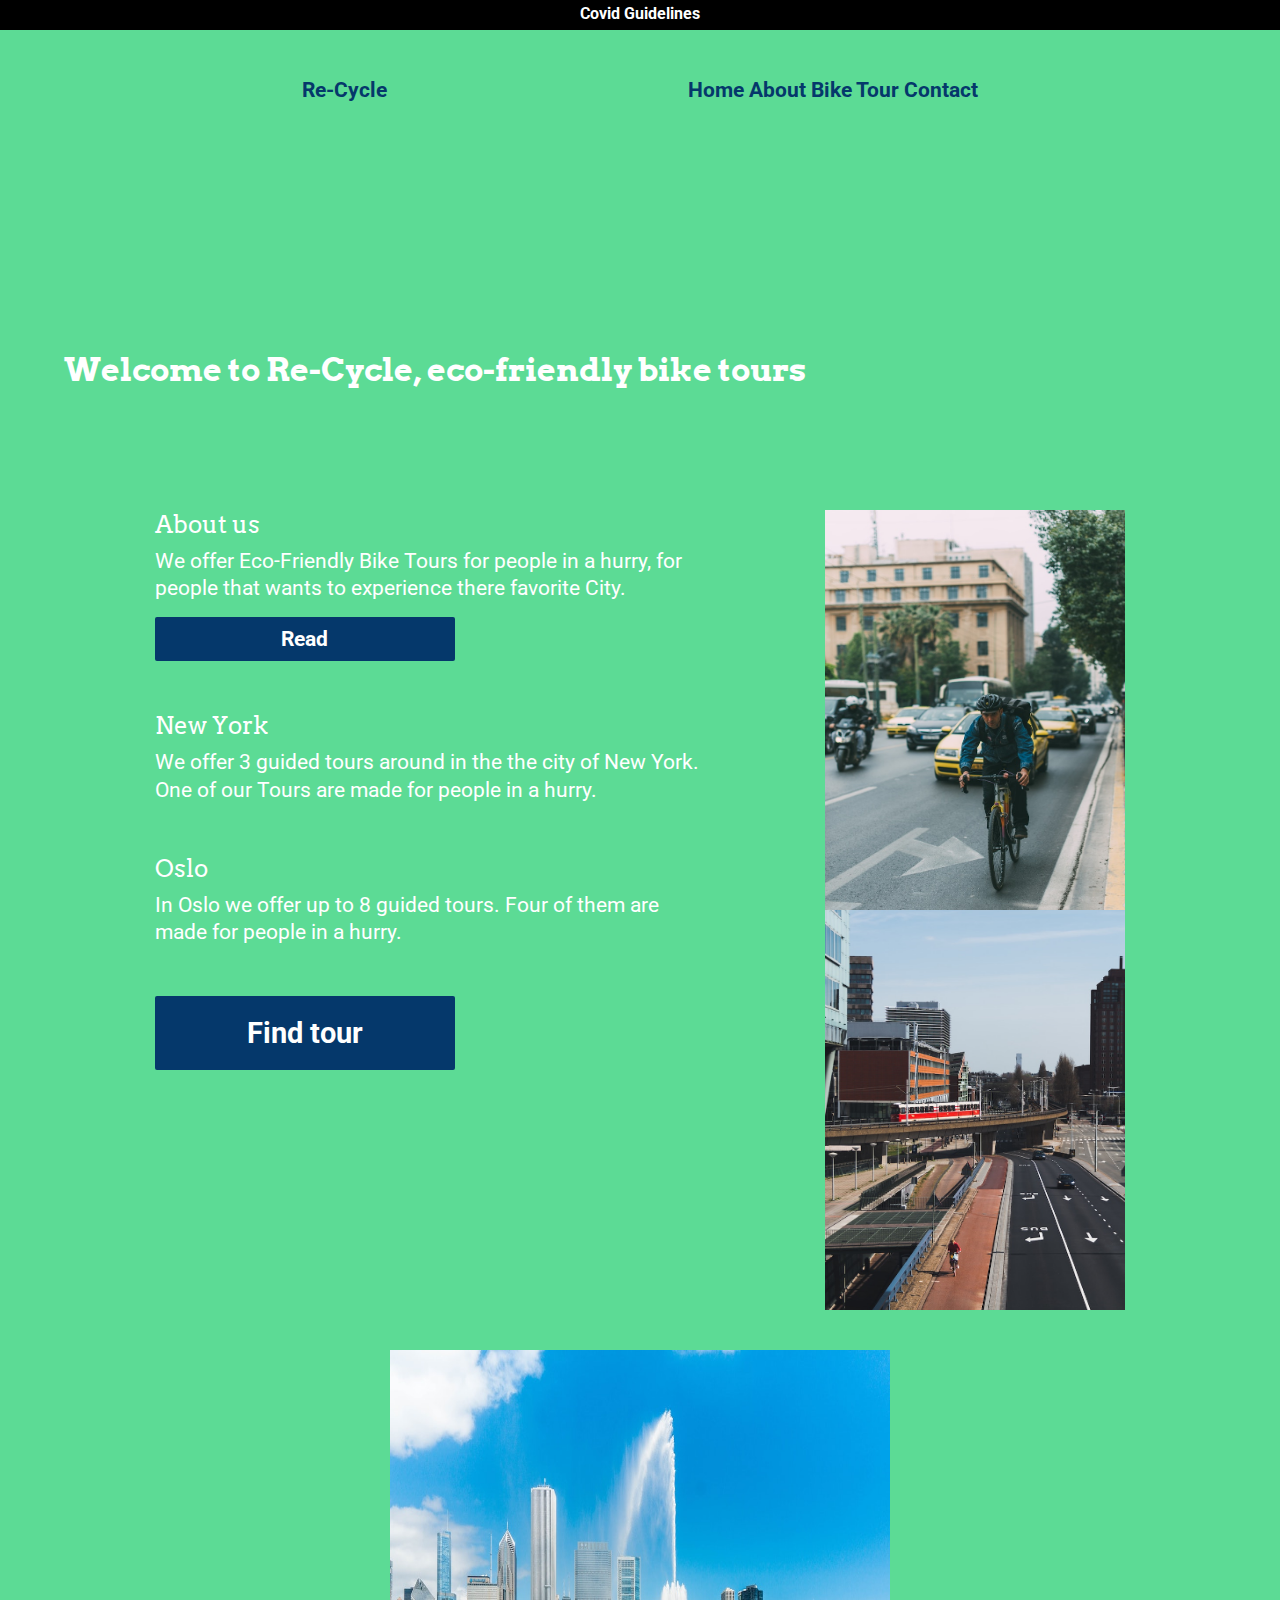
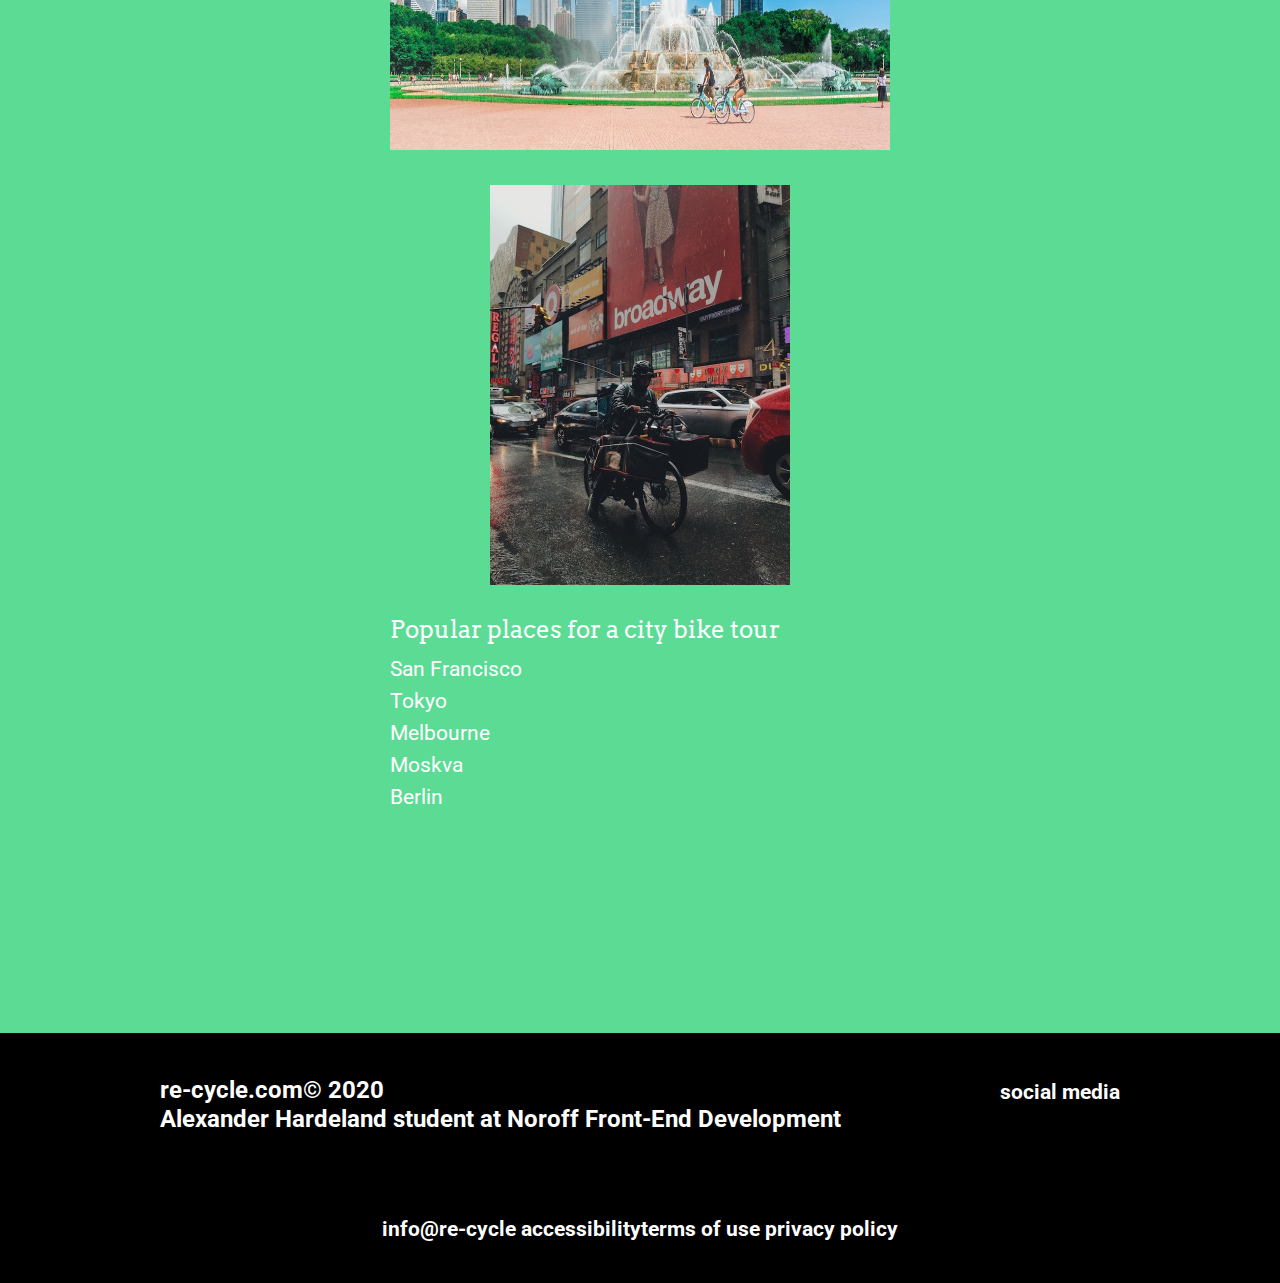
==== index.html @ 4a711b8d "Changed some button on index page class and sat a flex on the first container to align the items" ====
<!DOCTYPE html>
<html lang="en">
  <head>
    <meta charset="utf-8">
    <meta name="viewport" content="width=device-width, initial-scale=1.0">
    <meta name="description" content="The Home page for Re-Cycle, the Bicycle Company that brings you eco-friendly bike tours in a city near you">
    <link rel="stylesheet" href="styles/styling.css">
    <title>Re-Cycle home page for eco-friendly bike tours</title>
    <link rel="preconnect" href="https://fonts.googleapis.com">
    <link rel="preconnect" href="https://fonts.gstatic.com" crossorigin>
    <link href="https://fonts.googleapis.com/css2?family=Arvo:ital,wght@0,400;0,700;1,400&family=Roboto:wght@100;300;400;500;700&display=swap" rel="stylesheet">
  </head>
  <body>
		<div class="contentWrapper"> 
			<header>
				<section class="header__covidGuidelinesSection">
					<a>Covid Guidelines</a>
				</section>
				<div>
					<a href="index.html">Re-Cycle</a>
				</div>
				<nav>
					<a href="index.html">Home</a> 
					<a href="about.html">About</a> 
					<a href="routes-tours.html">Bike Tour</a>
					<a href="contact.html">Contact</a>
				</nav>
				<section>
					<p>Search</p><img src="images/menu-icon-white.svg" alt="Hamburger menu, for web">
				</section>
			</header>
			<main>
				<h1>Welcome to Re-Cycle, eco-friendly bike tours</h1>
				<section> 
					<div> 
						<h2>About us</h2>
						<p>We offer Eco-Friendly Bike Tours for people in a hurry, for people that wants to experience there favorite City.</p> 
						<div class="button readButton">
							<a href="about.html">Read</a>
						</div>
					</div>
					<div>
						<h2>New York</h2>
						<p>We offer 3 guided tours around in the the city of New York. One of our Tours are made for people in a hurry.</p>
					</div>
					<div>
						<h2>Oslo</h2>
						<p>In Oslo we offer up to 8 guided tours. Four of them are made for people in a hurry.</p>
					</div>
					<div class="button findTourButton">
						<a href="routes-tours.html">Find tour</a>
					</div>
				</section>
				<section>
					<img src="images/bike-tour.jpg" class="main__sectionContainer--landingPageImages" alt="Man out biking in a city, behind him a yellow cab">
					<img src="images/bike-tour-city.jpg" class="main__sectionContainer--landingPageImages" alt="A person out biking in a biking lane">
				</section>
				<section>
					<img src="images/bike-tour-fountain-background.jpg" class="main__sectionContainer-landingPageImages__columnThree--imageOne" alt="Bike tour and a big fountain in the background">
					<img src="images/bike-tour-rainy.jpg" class="main__sectionContainer-landingPageImages__columnThree--imageTwo" alt="Rainy bike tour, man out biking in the rain">
					<h3>Popular places for a city bike tour</h3>
					<ul>
						<li>San Francisco</li>
						<li>Tokyo</li>
						<li>Melbourne</li>
						<li>Moskva</li>
						<li>Berlin</li>
					</ul>
				</section>
			</main>
			<div class="standAlone--imageContainer"> 
			</div>
			<footer>
				<section> 
					<h3>re-cycle.com&copy; 2020</h3>
					<h3>Alexander Hardeland student at Noroff Front-End Development</h3>
				</section>
				<section>
					<h4>social media</h4>
					<ul>
						<li><a href="https://www.instagram.com" target="_self"></a><i class="fab fa-instagram"></i></li>
						<li><a href="https://twitter.com" target="_self"></a><i class="fab fa-twitter"></i></li>
						<li><a href="https://www.facebook.com" target="_self"></a><i class="fab fa-facebook"></i></li>
					</ul>
				</section>
				<ul> 
					<li><a>info@re-cycle</a></li>
					<li><a>accessibility</a>
					<li><a>terms of use</a></li>
					<li><a>privacy policy</a></li>
				</ul>
			</footer>
		</div>
  </body>
</html>
---- styles/styling.css ----
html {
	box-sizing: border-box;
	background-color: var(--backgroundColor);
}

*, *:before, *:after {
	box-sizing: inherit;
}

* {
	border: 0;
	margin: 0;
	padding: 0;
}

:root {
	font-size: 16px;
	--blackColor: #000;
	--whiteColor: #fff;
	--backgroundColor: #5CDB95;
	--linkColor: #05386B;
}

body {
	font: 400 1.3rem 'Roboto', sans-serif;
}

h1 {
	color: var(--whiteColor);
	flex: 0 0 100%;
	font-size: 2rem;
	margin-bottom: 100px;
}

h2, main h3 {
	font-size: 1.5rem;
	font-weight: 400;
	margin-bottom: 0.5rem;
}

h1, h2, main h3 {
	font-family: 'Arvo', 'Georgia', serif;
}

footer a, footer h3, footer h4, .header__covidGuidelinesSection a, main h3, main li {
	color: var(--whiteColor);
}

a {
	font-weight: 700;
}

main section:nth-child(2) a, main li {
	display: block;
}

main li {
	line-height: 2rem;
}

header p, header a, main a {
	color: var(--linkColor);
}

p {
	font-size: 1.3rem;
	line-height: 1.7rem;
}

header p, li {
	display: inline-block;
}

.header__covidGuidelinesSection a {
	font-size: 1rem;
}

img {
	color: var(--linkColor);
	height: 20px;
	width: 20px;
}

.main__sectionContainer--landingPageImages {
	display: block;
	height: 400px;
	width: 300px;
}

.main__sectionContainer-landingPageImages__columnThree--imageOne {
	height: 400px;
	width: 500px;
}

.main__sectionContainer-landingPageImages__columnThree--imageTwo {
	display: block;
	height: 400px;
	margin: 30px auto;
	width: 300px;
}

.standAlone--image {
	height: 500px;
	width: 400px;
}

header {
	height: 150px;
}

.header__covidGuidelinesSection {
	background-color: var(--blackColor);
	flex: 0 0 100%;
	height: 30px;
	text-align: center;
}

main {
	margin: 200px auto;
	max-width: 2000px;
	width: 90%;
}

main section {
	max-width: 600px;
	padding: 20px;
}

main section:nth-child(2), main section:nth-child(2) div {
	color: var(--whiteColor);
}

main section:nth-child(2), main section:last-child {
	height: fit-content;
}

.standAlone--imageContainer {
	width: fit-content;
}

footer {
	align-items: center;
	background-color: var(--blackColor);
	height: 250px;
}

header, main, footer {
	display: flex;
	flex-wrap: wrap;
	justify-content: space-evenly;
}

main section:nth-child(2) {
	display: flex;
	flex-direction: column;
	gap: 50px;
}

[role="main"] p {
	font-size: 37px;
}

a:link {
	text-decoration: none;
}


a:active {
	text-decoration: underline;
}

.button {
	border-radius: 2px;
	background-color: var(--linkColor);
	text-align: center;
	width: 300px;
}

.button a {
	color: var(--whiteColor);
	font-size: 1.8rem;
	padding: 20px;
}

.readButton a {
	font-size: 1.3rem;
	padding: 10px;
}

.readButton {
	margin-top: 15px;
}
@media only screen and (max-width: 1767px) {
	footer section:last-child {
		clear: left;
		display: none;
	}

	header li {
		display: block;
	}

	header ul {
		text-align: left;
	}

	header section:nth-child(2) {
		font-size: 36px;
		margin-top: 8%;
		width: 40%;
	}

	header section:nth-child(3) {
		float: right;
		margin-top: 5%;
		padding-top: 0px;
		width: 40%;
		justify-content: right;
	}

	header section:last-child {
		display: none;
	}

	.main-page__div-block-2__section {
		display: none;
	}

	.main-page__div-block-1__third-section {
		display: none;
	}
}

@media only screen and (max-width: 736px) {
	header {
		min-height: 130px;
	}

	footer section:first-child, section:last-child {
		display:none;
	}

	footer section:nth-child(2) {
		float: none;
		margin: 0px;
		padding-top: 20%;
	}

	header section:nth-child(2) {
		width: 100%;
		float: none;
		margin-top: 30px;
	}

	header section:nth-child(2) h1 {
		font-size: 35px;
	}

	header section:nth-child(3), #header__section--mobil-nav--remove-h1 {
		display: none;
	}

	.header__section--div-container, .header__section--mobil-nav {
		display: inline-block;
	}

	.header__section--margin {
		padding: 0px 75px 0px 75px;
	}
	
	.main-page__div-block-2__article {
		display: none;
	}

	.main-page__div-block-1 {
		flex-direction: column;
	}

	.main-page__div-block-1__first-section, .main-page__div-block-1__second-section, .main-page__div-block-1__third-section {
		width: 100%;
		margin: 20px 0px 0px 0px;
	}
}
/*
	Notes about assignment
		- Don't use title attributes because of what MDN say about accessibility concerns
*/
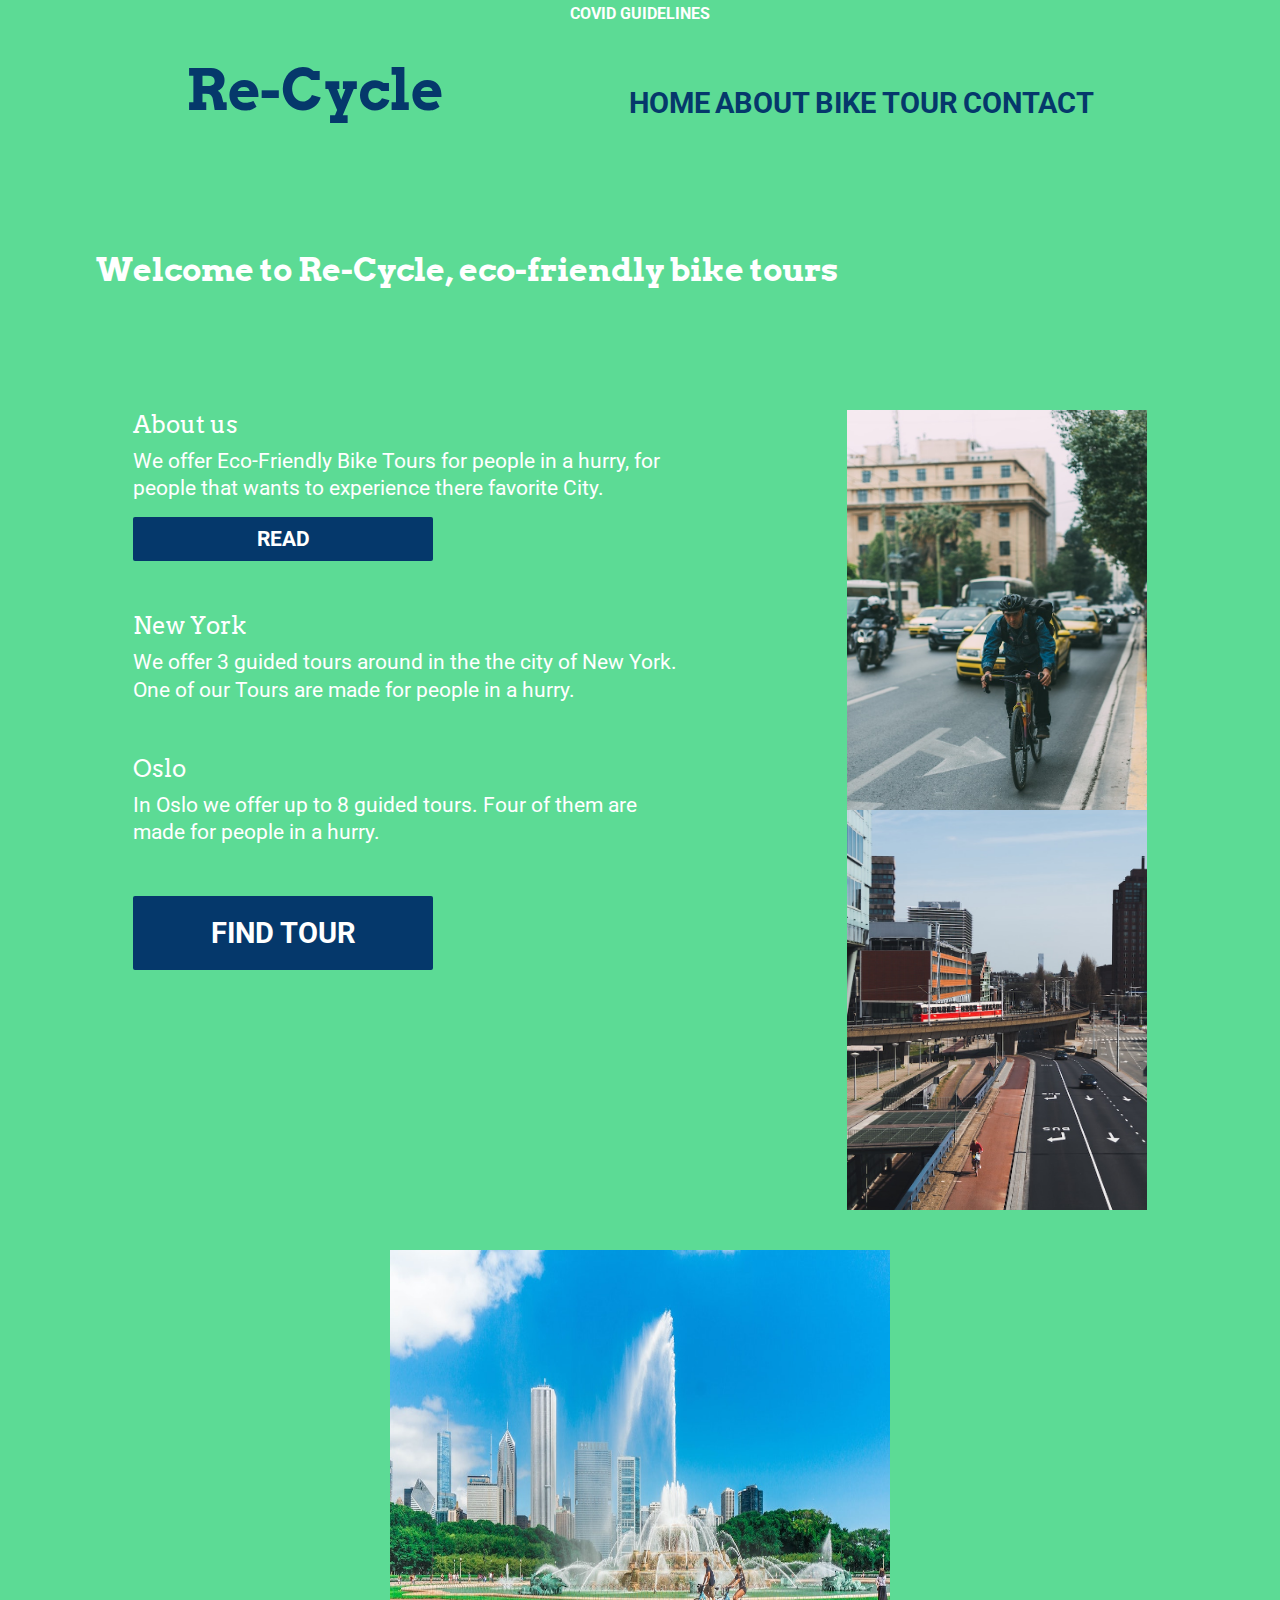
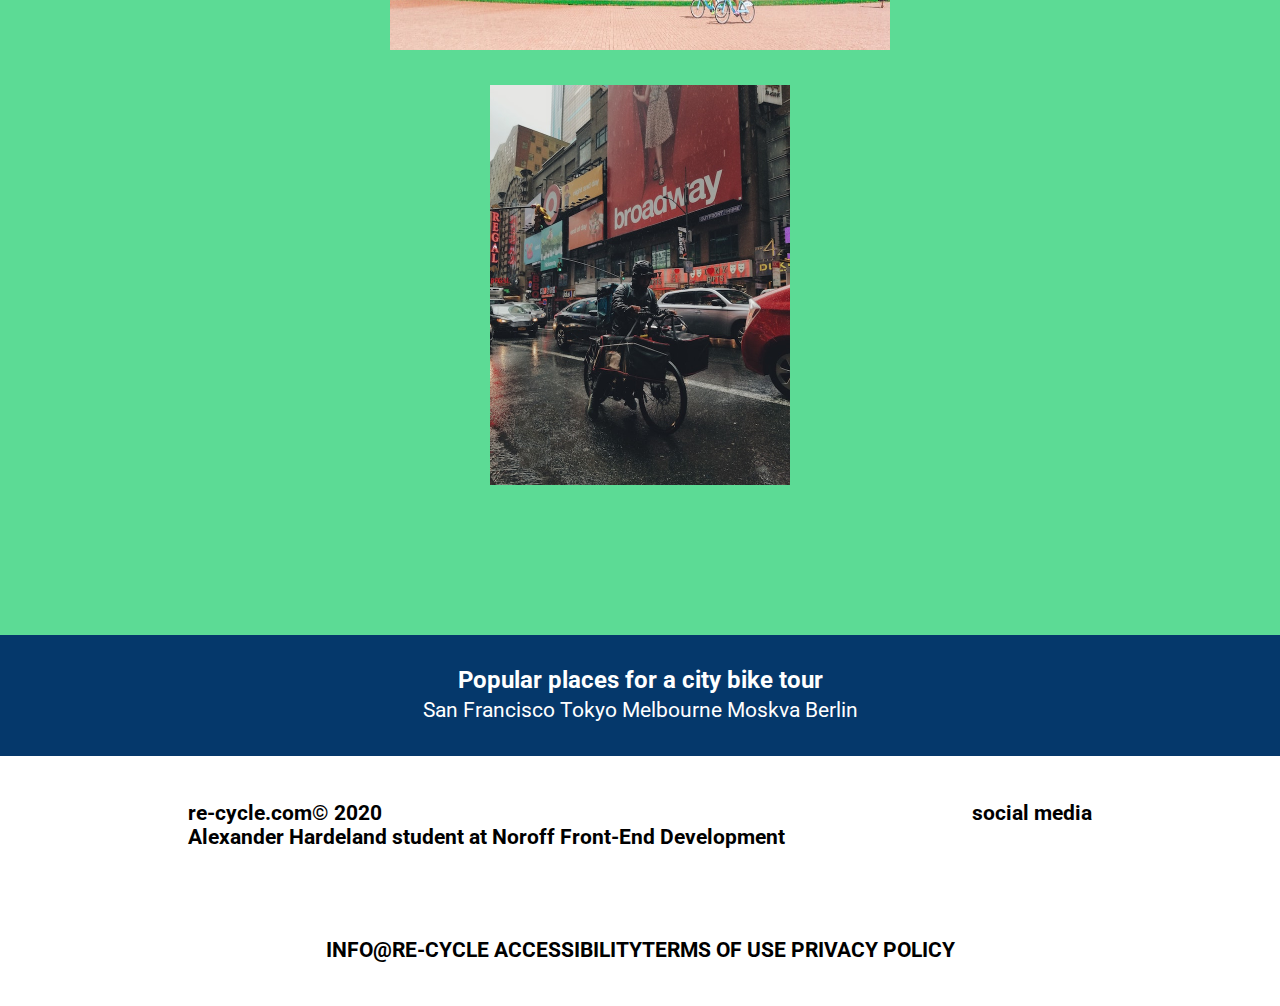
==== commit f03963fd: "Start working on font size and changed color on footer. Did some adjustments on flex container and m" ====
--- a/index.html
+++ b/index.html
@@ -16,7 +16,7 @@
 				<section class="header__covidGuidelinesSection">
 					<a>Covid Guidelines</a>
 				</section>
-				<div>
+				<div class="header__logoContainer">
 					<a href="index.html">Re-Cycle</a>
 				</div>
 				<nav>
@@ -26,7 +26,7 @@
 					<a href="contact.html">Contact</a>
 				</nav>
 				<section>
-					<p>Search</p><img src="images/menu-icon-white.svg" alt="Hamburger menu, for web">
+					<img src="" alt=""><img src="images/menu-icon-white.svg" alt="Hamburger menu, for web">
 				</section>
 			</header>
 			<main>
@@ -58,6 +58,9 @@
 				<section>
 					<img src="images/bike-tour-fountain-background.jpg" class="main__sectionContainer-landingPageImages__columnThree--imageOne" alt="Bike tour and a big fountain in the background">
 					<img src="images/bike-tour-rainy.jpg" class="main__sectionContainer-landingPageImages__columnThree--imageTwo" alt="Rainy bike tour, man out biking in the rain">
+				</section>
+			</main>
+			<section class="body__sectionContainer"> 
 					<h3>Popular places for a city bike tour</h3>
 					<ul>
 						<li>San Francisco</li>
@@ -66,17 +69,14 @@
 						<li>Moskva</li>
 						<li>Berlin</li>
 					</ul>
-				</section>
-			</main>
-			<div class="standAlone--imageContainer"> 
-			</div>
+			</section>
 			<footer>
 				<section> 
 					<h3>re-cycle.com&copy; 2020</h3>
 					<h3>Alexander Hardeland student at Noroff Front-End Development</h3>
 				</section>
 				<section>
-					<h4>social media</h4>
+					<h3>social media</h3>
 					<ul>
 						<li><a href="https://www.instagram.com" target="_self"></a><i class="fab fa-instagram"></i></li>
 						<li><a href="https://twitter.com" target="_self"></a><i class="fab fa-twitter"></i></li>
--- a/styles/styling.css
+++ b/styles/styling.css
@@ -27,7 +27,7 @@
 
 h1 {
 	color: var(--whiteColor);
-	flex: 0 0 100%;
+	flex: 0 0 85%;
 	font-size: 2rem;
 	margin-bottom: 100px;
 }
@@ -38,23 +38,42 @@
 	margin-bottom: 0.5rem;
 }
 
-h1, h2, main h3 {
+h1, h2, main h3, .header__logoContainer a {
 	font-family: 'Arvo', 'Georgia', serif;
 }
 
-footer a, footer h3, footer h4, .header__covidGuidelinesSection a, main h3, main li {
+.header__covidGuidelinesSection a, section h3, section li {
 	color: var(--whiteColor);
+}
+
+footer h3 {
+	font-size: 1.3rem;
+}
+
+footer a, footer h3, footer h4 {
+	color: var(--blackColor);
 }
 
 a {
 	font-weight: 700;
-}
-
-main section:nth-child(2) a, main li {
+	font-size: 1.8rem;
+	text-transform: uppercase;
+}
+
+.header__logoContainer a {
+	font-size: 3.5rem;
+	text-transform: capitalize;
+}
+
+footer a {
+	font-size: 1.3rem;
+}
+
+main section:nth-child(2) a {
 	display: block;
 }
 
-main li {
+section li {
 	line-height: 2rem;
 }
 
@@ -67,7 +86,7 @@
 	line-height: 1.7rem;
 }
 
-header p, li {
+li {
 	display: inline-block;
 }
 
@@ -109,16 +128,17 @@
 }
 
 .header__covidGuidelinesSection {
-	background-color: var(--blackColor);
 	flex: 0 0 100%;
 	height: 30px;
 	text-align: center;
 }
 
+header nav, header section:nth-child(4) {
+	align-self: center;
+}
+
 main {
-	margin: 200px auto;
-	max-width: 2000px;
-	width: 90%;
+	margin: 100px 0;
 }
 
 main section {
@@ -134,13 +154,15 @@
 	height: fit-content;
 }
 
-.standAlone--imageContainer {
-	width: fit-content;
+.body__sectionContainer {
+	background-color: var(--linkColor);
+	text-align: center;
+	padding: 30px 0;
 }
 
 footer {
 	align-items: center;
-	background-color: var(--blackColor);
+	background-color: var(--whiteColor);
 	height: 250px;
 }
 
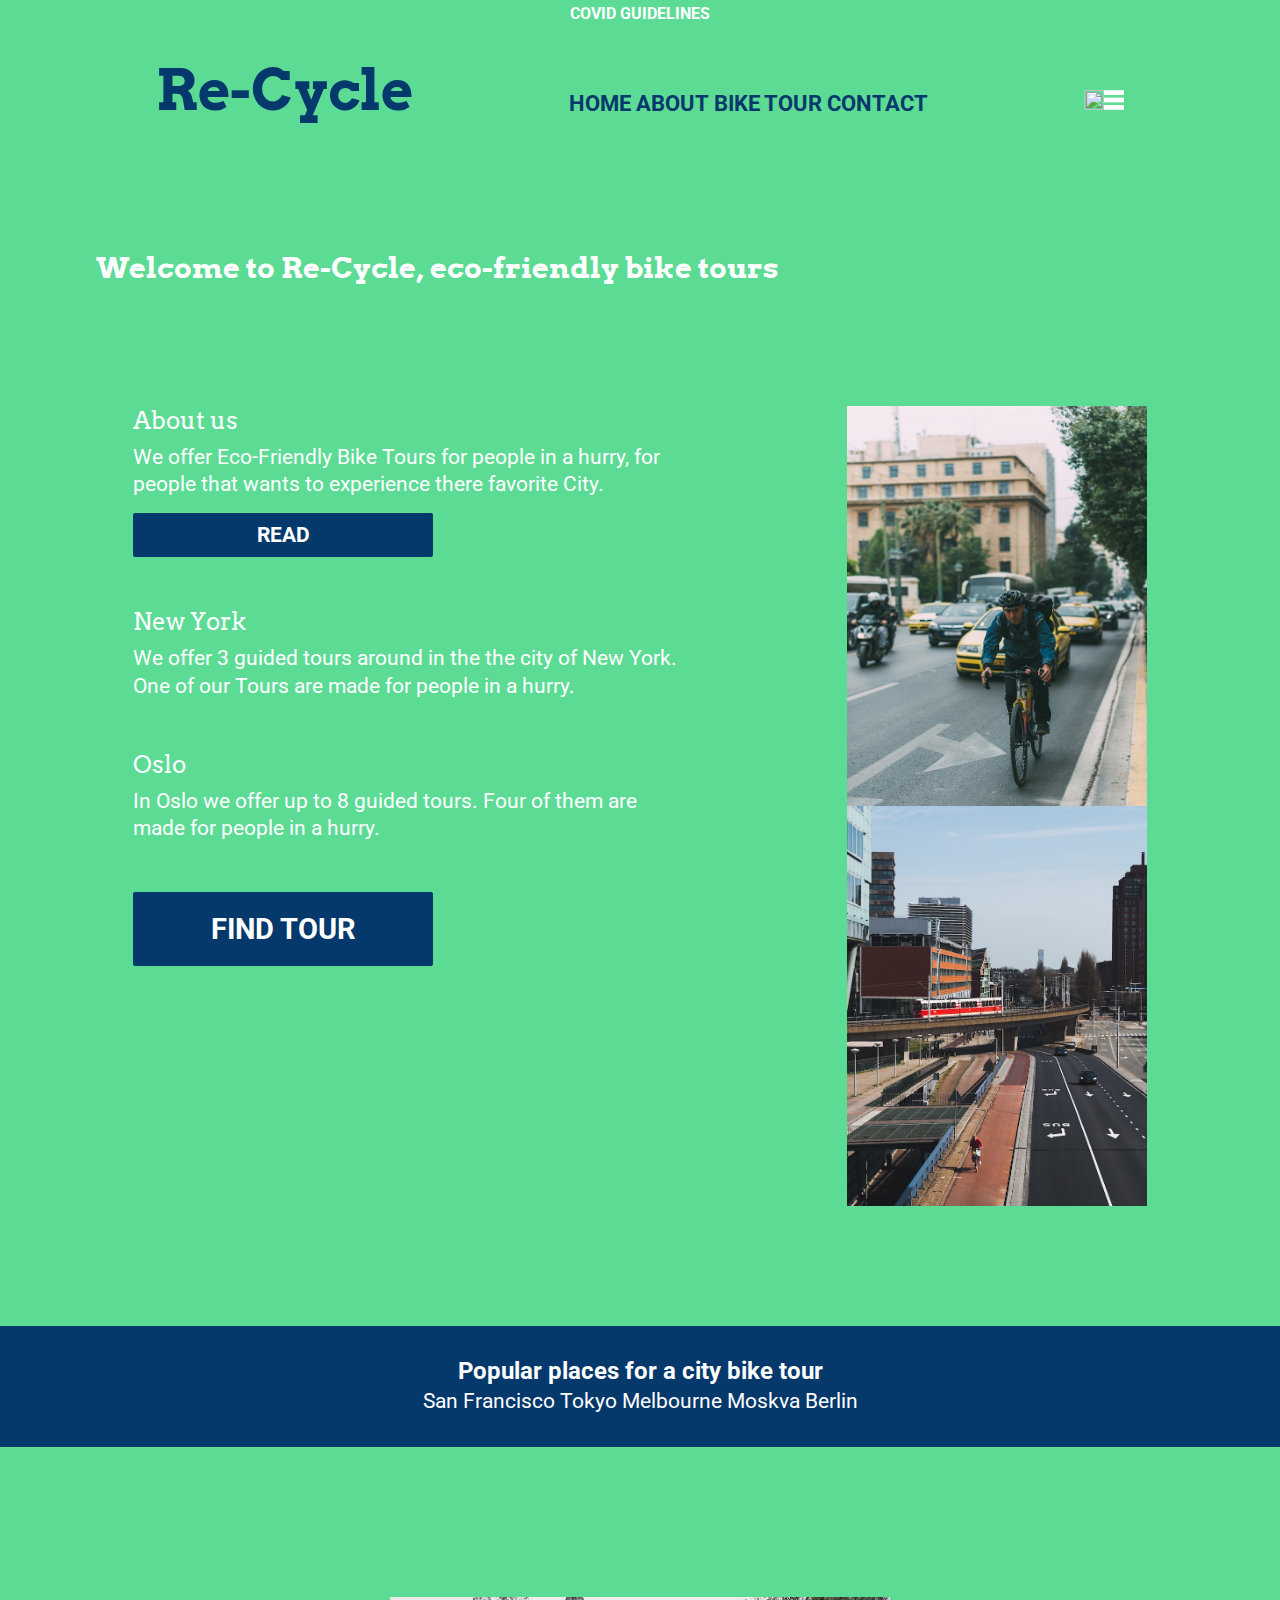
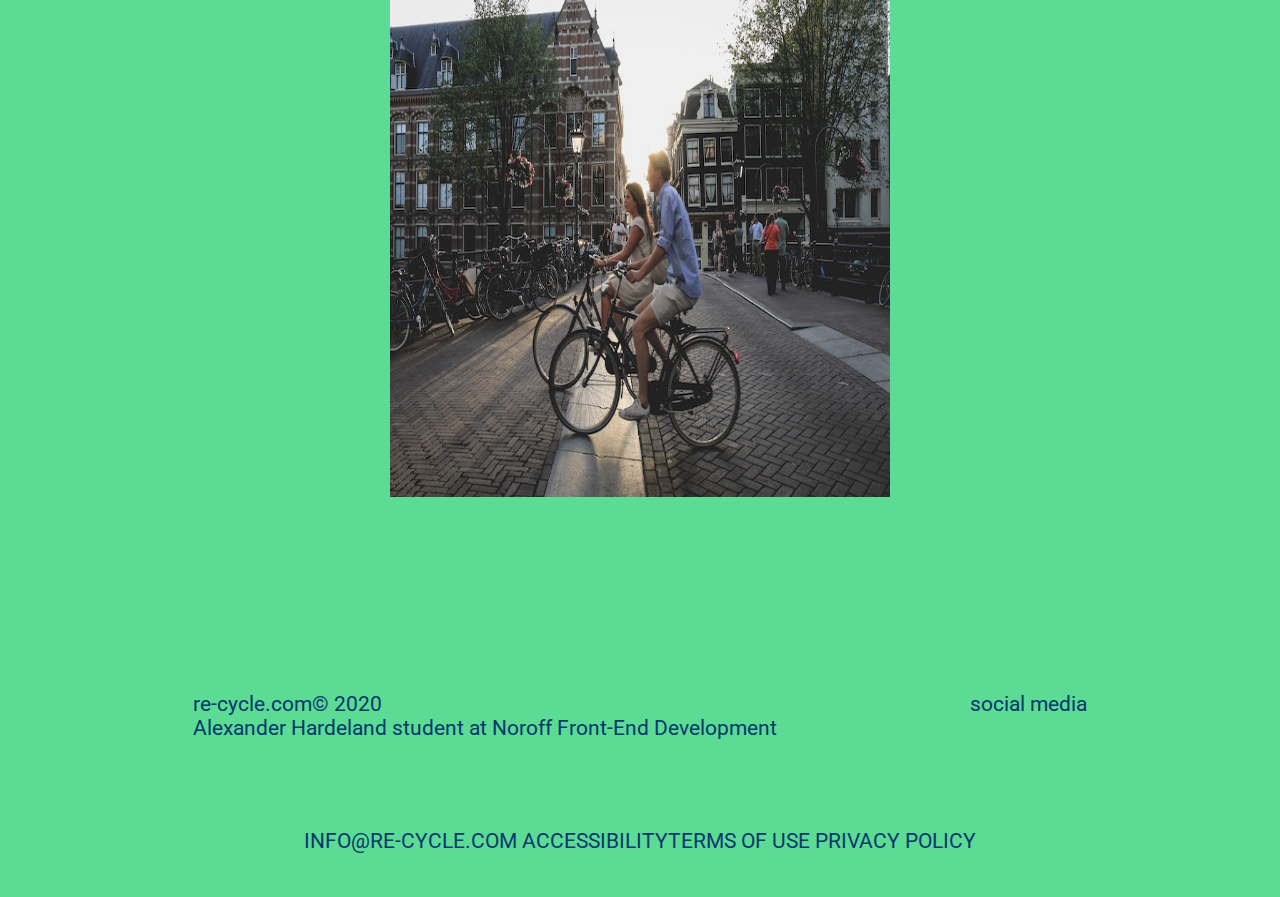
==== commit c41ec5ac: "Started coding the media queryies and font size on smaller divices" ====
--- a/index.html
+++ b/index.html
@@ -70,6 +70,9 @@
 						<li>Berlin</li>
 					</ul>
 			</section>
+			<div class="body__imageContainer">
+				<img src="images/two-bikers.jpg" class="divContainer__image" alt="Two people biking in a city">
+			</div>
 			<footer>
 				<section> 
 					<h3>re-cycle.com&copy; 2020</h3>
@@ -78,13 +81,13 @@
 				<section>
 					<h3>social media</h3>
 					<ul>
-						<li><a href="https://www.instagram.com" target="_self"></a><i class="fab fa-instagram"></i></li>
-						<li><a href="https://twitter.com" target="_self"></a><i class="fab fa-twitter"></i></li>
-						<li><a href="https://www.facebook.com" target="_self"></a><i class="fab fa-facebook"></i></li>
+						<li><a href="https://www.instagram.com" target="_self"></a></li>
+						<li><a href="https://twitter.com" target="_self"></a></li>
+						<li><a href="https://www.facebook.com" target="_self"></a></li>
 					</ul>
 				</section>
 				<ul> 
-					<li><a>info@re-cycle</a></li>
+					<li><a>info@re-cycle.com</a></li>
 					<li><a>accessibility</a>
 					<li><a>terms of use</a></li>
 					<li><a>privacy policy</a></li>
--- a/styles/styling.css
+++ b/styles/styling.css
@@ -22,11 +22,11 @@
 }
 
 body {
+	color: var(--whiteColor);
 	font: 400 1.3rem 'Roboto', sans-serif;
 }
 
 h1 {
-	color: var(--whiteColor);
 	flex: 0 0 85%;
 	font-size: 2rem;
 	margin-bottom: 100px;
@@ -42,21 +42,14 @@
 	font-family: 'Arvo', 'Georgia', serif;
 }
 
-.header__covidGuidelinesSection a, section h3, section li {
-	color: var(--whiteColor);
-}
-
-footer h3 {
-	font-size: 1.3rem;
-}
-
-footer a, footer h3, footer h4 {
-	color: var(--blackColor);
+footer h3, footer a {
+	font-weight: 400;
+	font-size: 1.3rem;
 }
 
 a {
 	font-weight: 700;
-	font-size: 1.8rem;
+	font-size: 1.4rem;
 	text-transform: uppercase;
 }
 
@@ -69,7 +62,8 @@
 	font-size: 1.3rem;
 }
 
-main section:nth-child(2) a {
+main section:nth-child(2) a, .main__sectionContainer--landingPageImages, .main__sectionContainer-landingPageImages__columnThree--imageTwo, 
+.divContainer__image, .main__sectionContainer-landingPageImages__columnThree--imageOne {
 	display: block;
 }
 
@@ -91,6 +85,7 @@
 }
 
 .header__covidGuidelinesSection a {
+	color: var(--whiteColor);
 	font-size: 1rem;
 }
 
@@ -101,7 +96,6 @@
 }
 
 .main__sectionContainer--landingPageImages {
-	display: block;
 	height: 400px;
 	width: 300px;
 }
@@ -112,15 +106,19 @@
 }
 
 .main__sectionContainer-landingPageImages__columnThree--imageTwo {
-	display: block;
 	height: 400px;
-	margin: 30px auto;
 	width: 300px;
 }
 
 .standAlone--image {
 	height: 500px;
 	width: 400px;
+}
+
+.divContainer__image {
+	height: 800px;
+	margin: 150px auto;
+	width: 800px;
 }
 
 header {
@@ -143,11 +141,6 @@
 
 main section {
 	max-width: 600px;
-	padding: 20px;
-}
-
-main section:nth-child(2), main section:nth-child(2) div {
-	color: var(--whiteColor);
 }
 
 main section:nth-child(2), main section:last-child {
@@ -161,8 +154,8 @@
 }
 
 footer {
+	color: var(--linkColor);
 	align-items: center;
-	background-color: var(--whiteColor);
 	height: 250px;
 }
 
@@ -212,95 +205,51 @@
 .readButton {
 	margin-top: 15px;
 }
-@media only screen and (max-width: 1767px) {
-	footer section:last-child {
-		clear: left;
+@media only screen and (max-width: 1400px) {
+	h1 {
+		font-size: 1.8rem;
+	}
+
+	.divContainer__image {
+		height: 500px;
+		width: 500px;
+	}
+
+	main section:nth-child(2), main section:nth-child(3) {
+		padding: 20px;
+	}
+
+	main section:last-child {
 		display: none;
 	}
-
-	header li {
-		display: block;
-	}
-
-	header ul {
-		text-align: left;
-	}
-
-	header section:nth-child(2) {
-		font-size: 36px;
-		margin-top: 8%;
-		width: 40%;
-	}
-
-	header section:nth-child(3) {
-		float: right;
-		margin-top: 5%;
-		padding-top: 0px;
-		width: 40%;
-		justify-content: right;
-	}
-
-	header section:last-child {
+}
+
+@media only screen and (max-width: 800px) {
+	h1 {
+		font-size: 1.5rem;
+	}
+
+	h1, h2 {
+		text-align: center;
+	}
+
+	.button {
+		margin: 20px auto;
+	}
+}
+
+@media only screen and (max-width: 500px) {
+	h1 {
+		font-size: 1.2rem;
+		margin-bottom: 50px;
+	}
+
+	main section:nth-child(3), .body__imageContainer {
 		display: none;
 	}
 
-	.main-page__div-block-2__section {
-		display: none;
-	}
-
-	.main-page__div-block-1__third-section {
-		display: none;
-	}
-}
-
-@media only screen and (max-width: 736px) {
-	header {
-		min-height: 130px;
-	}
-
-	footer section:first-child, section:last-child {
-		display:none;
-	}
-
-	footer section:nth-child(2) {
-		float: none;
-		margin: 0px;
-		padding-top: 20%;
-	}
-
-	header section:nth-child(2) {
-		width: 100%;
-		float: none;
-		margin-top: 30px;
-	}
-
-	header section:nth-child(2) h1 {
-		font-size: 35px;
-	}
-
-	header section:nth-child(3), #header__section--mobil-nav--remove-h1 {
-		display: none;
-	}
-
-	.header__section--div-container, .header__section--mobil-nav {
-		display: inline-block;
-	}
-
-	.header__section--margin {
-		padding: 0px 75px 0px 75px;
-	}
-	
-	.main-page__div-block-2__article {
-		display: none;
-	}
-
-	.main-page__div-block-1 {
-		flex-direction: column;
-	}
-
-	.main-page__div-block-1__first-section, .main-page__div-block-1__second-section, .main-page__div-block-1__third-section {
-		width: 100%;
-		margin: 20px 0px 0px 0px;
+	footer {
+		margin-top: 100px;
 	}
 }
 /*
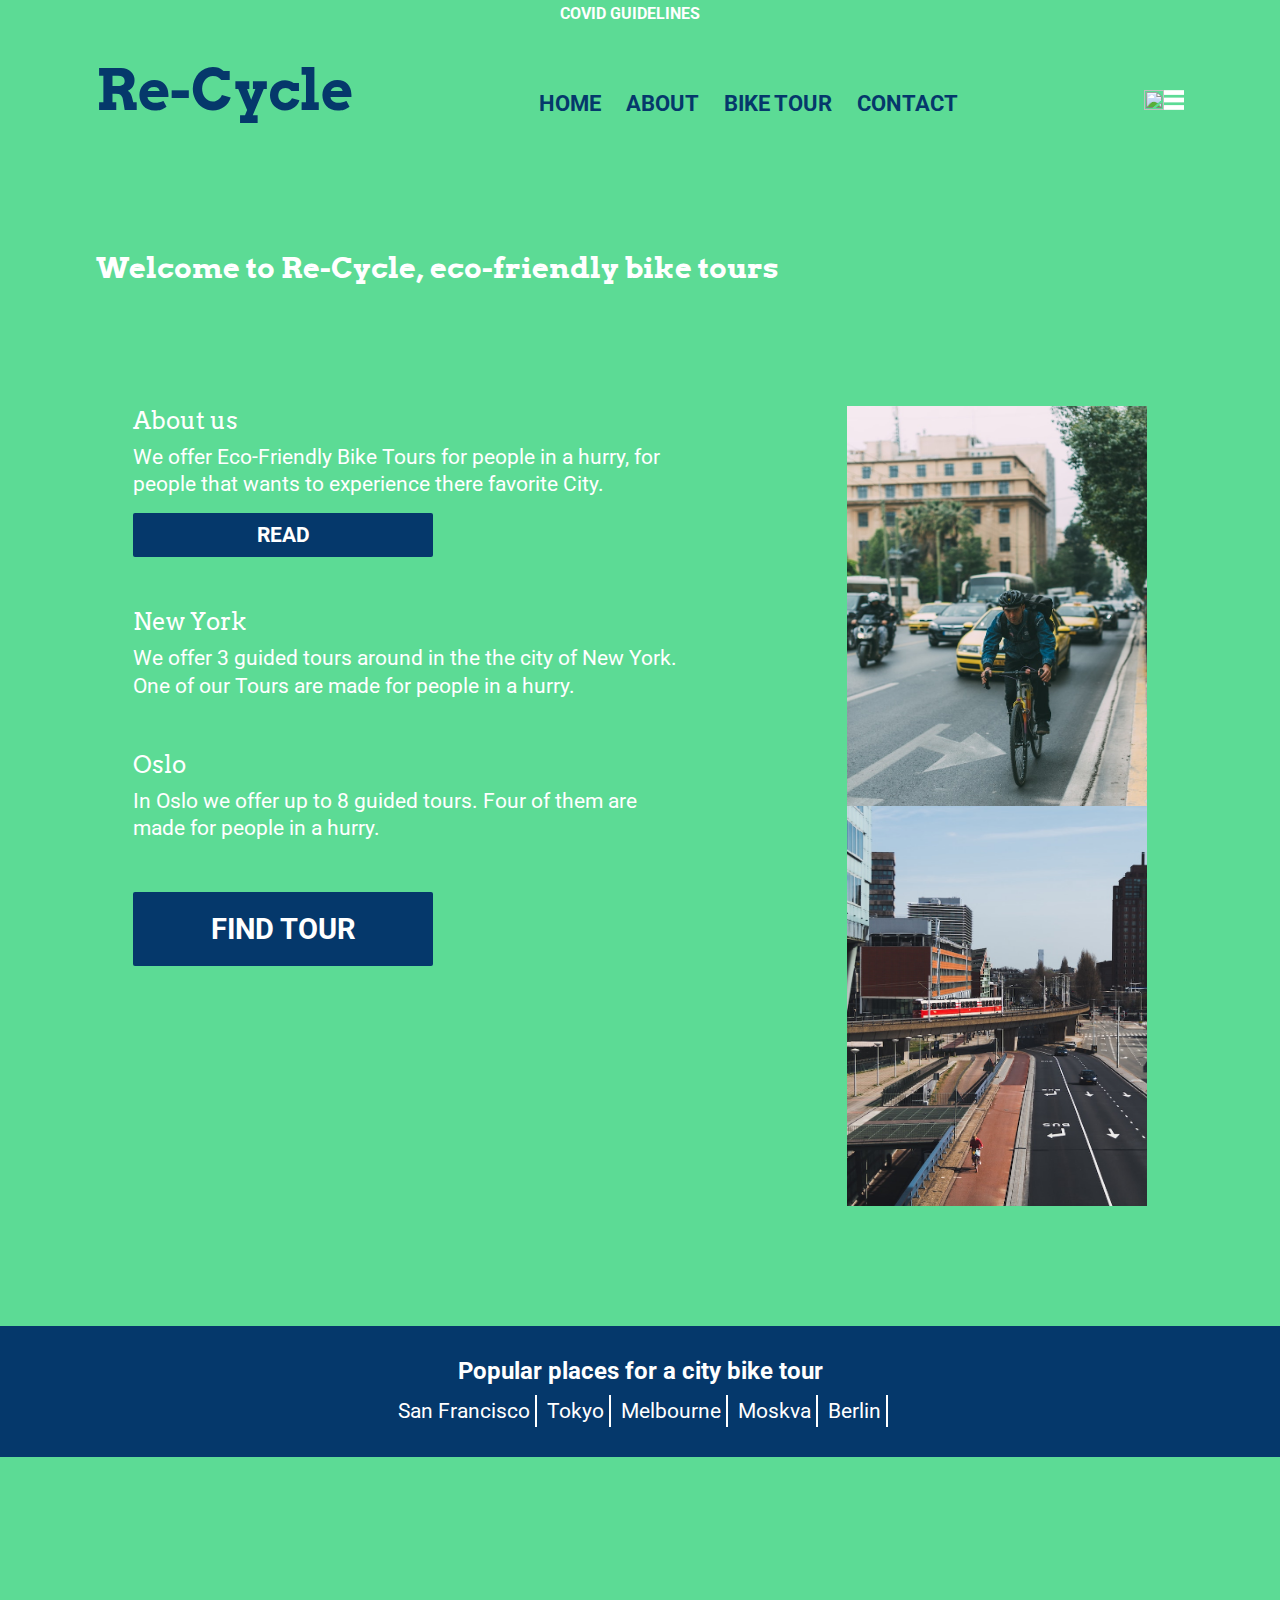
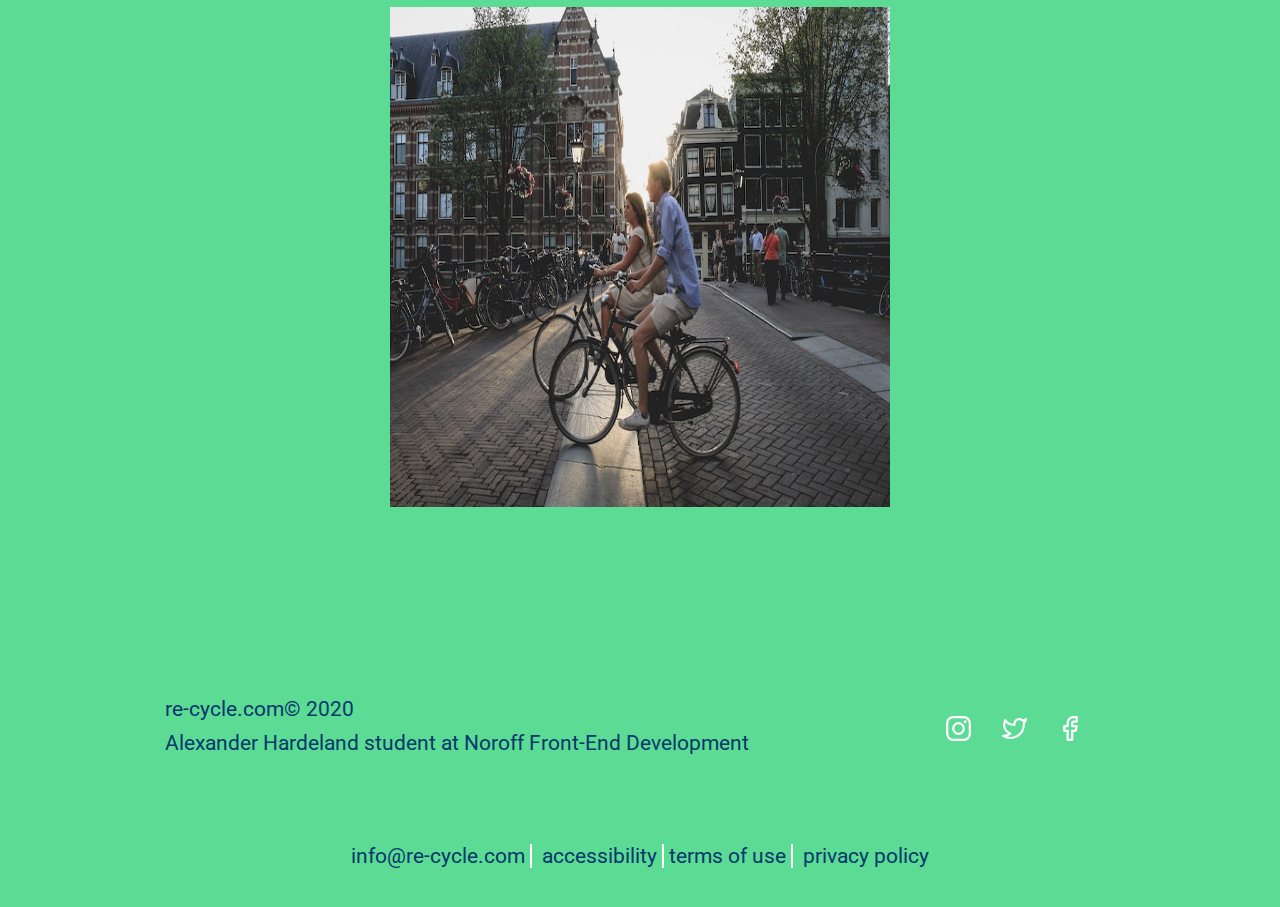
==== commit 12f6c2d2: "Some new svg images in my project and changed some html and did some css" ====
--- a/index.html
+++ b/index.html
@@ -79,12 +79,9 @@
 					<h3>Alexander Hardeland student at Noroff Front-End Development</h3>
 				</section>
 				<section>
-					<h3>social media</h3>
-					<ul>
-						<li><a href="https://www.instagram.com" target="_self"></a></li>
-						<li><a href="https://twitter.com" target="_self"></a></li>
-						<li><a href="https://www.facebook.com" target="_self"></a></li>
-					</ul>
+					<a href="https://www.instagram.com" target="_self"><img src="images/instagram-white.svg" alt="Instagram camera logo in white"></a>
+					<a href="https://twitter.com" target="_self"><img src="images/twitter-white.svg" alt="Twitter bird logo in white"></a>
+					<a href="https://www.facebook.com" target="_self"><img src="images/facebook-white.svg" alt="Facebook F letter logo in white"></a>
 				</section>
 				<ul> 
 					<li><a>info@re-cycle.com</a></li>
--- a/styles/styling.css
+++ b/styles/styling.css
@@ -26,6 +26,17 @@
 	font: 400 1.3rem 'Roboto', sans-serif;
 }
 
+header, main, footer, footer section:nth-child(2) {
+	display: flex;
+	flex-wrap: wrap;
+	justify-content: space-evenly;
+}
+
+main section:nth-child(2) a, .main__sectionContainer--landingPageImages, .main__sectionContainer-landingPageImages__columnThree--imageTwo, 
+.divContainer__image, .main__sectionContainer-landingPageImages__columnThree--imageOne {
+	display: block;
+}
+
 h1 {
 	flex: 0 0 85%;
 	font-size: 2rem;
@@ -42,7 +53,7 @@
 	font-family: 'Arvo', 'Georgia', serif;
 }
 
-footer h3, footer a {
+footer a {
 	font-weight: 400;
 	font-size: 1.3rem;
 }
@@ -60,11 +71,13 @@
 
 footer a {
 	font-size: 1.3rem;
-}
-
-main section:nth-child(2) a, .main__sectionContainer--landingPageImages, .main__sectionContainer-landingPageImages__columnThree--imageTwo, 
-.divContainer__image, .main__sectionContainer-landingPageImages__columnThree--imageOne {
-	display: block;
+	text-transform: lowercase;
+}
+
+footer h3 {
+	font-weight: 400;
+	font-size: 1.3rem;
+	margin-bottom: 10px;
 }
 
 section li {
@@ -75,18 +88,32 @@
 	color: var(--linkColor);
 }
 
+header a {
+	margin-right: 20px;
+}
+
 p {
 	font-size: 1.3rem;
 	line-height: 1.7rem;
 }
 
 li {
+	border-right: solid var(--whiteColor) 2px;
 	display: inline-block;
+	padding: 0 5px 0 5px;
+}
+
+footer li:nth-child(4) {
+	border-right: none;
 }
 
 .header__covidGuidelinesSection a {
 	color: var(--whiteColor);
 	font-size: 1rem;
+}
+
+.body__sectionContainer h3 {
+	margin-bottom: 10px;
 }
 
 img {
@@ -118,11 +145,19 @@
 .divContainer__image {
 	height: 800px;
 	margin: 150px auto;
-	width: 800px;
+	width: 900px;
+}
+
+footer img {
+	width: 25px;
+	height: 25px;
 }
 
 header {
 	height: 150px;
+	justify-content: space-between;
+	max-width: 85%;
+	margin: 0 auto;
 }
 
 .header__covidGuidelinesSection {
@@ -159,10 +194,8 @@
 	height: 250px;
 }
 
-header, main, footer {
-	display: flex;
-	flex-wrap: wrap;
-	justify-content: space-evenly;
+footer section:nth-child(2) {
+	width: 200px;
 }
 
 main section:nth-child(2) {
@@ -251,8 +284,4 @@
 	footer {
 		margin-top: 100px;
 	}
-}
-/*
-	Notes about assignment
-		- Don't use title attributes because of what MDN say about accessibility concerns
-*/+}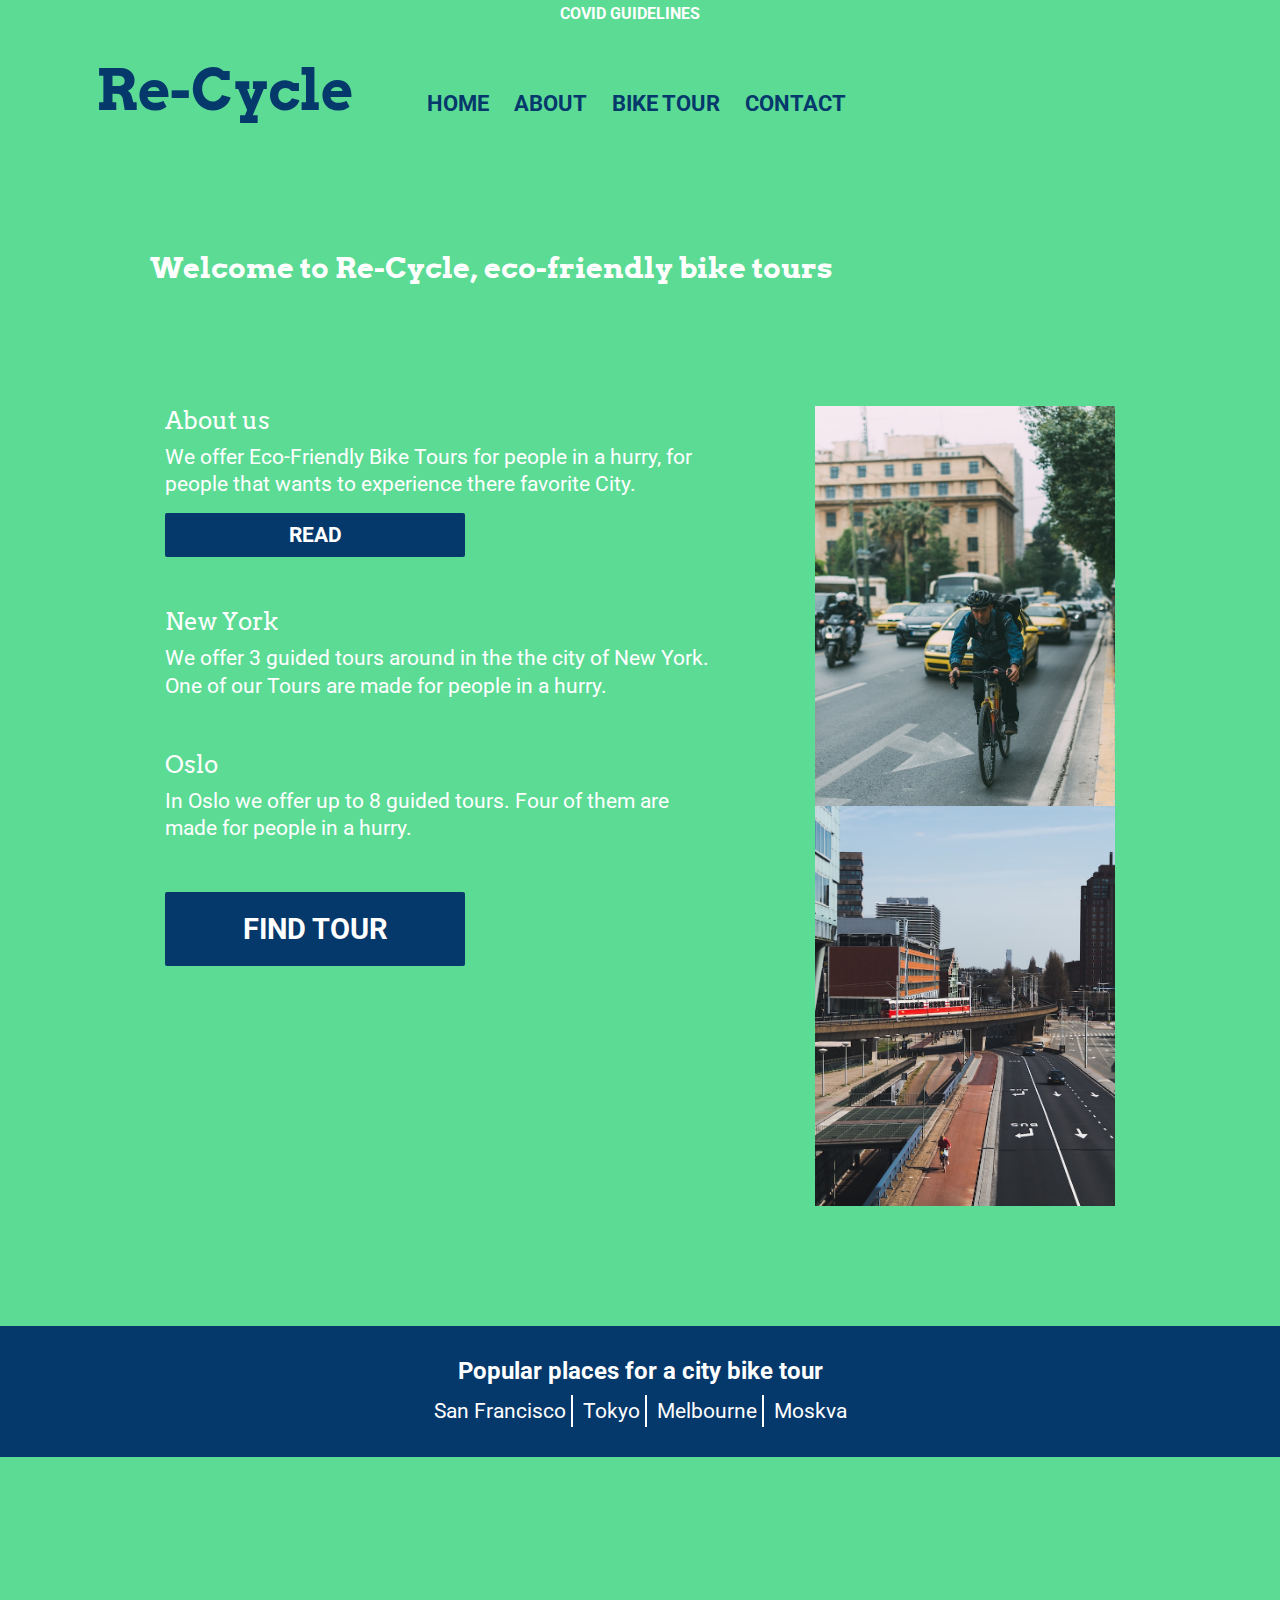
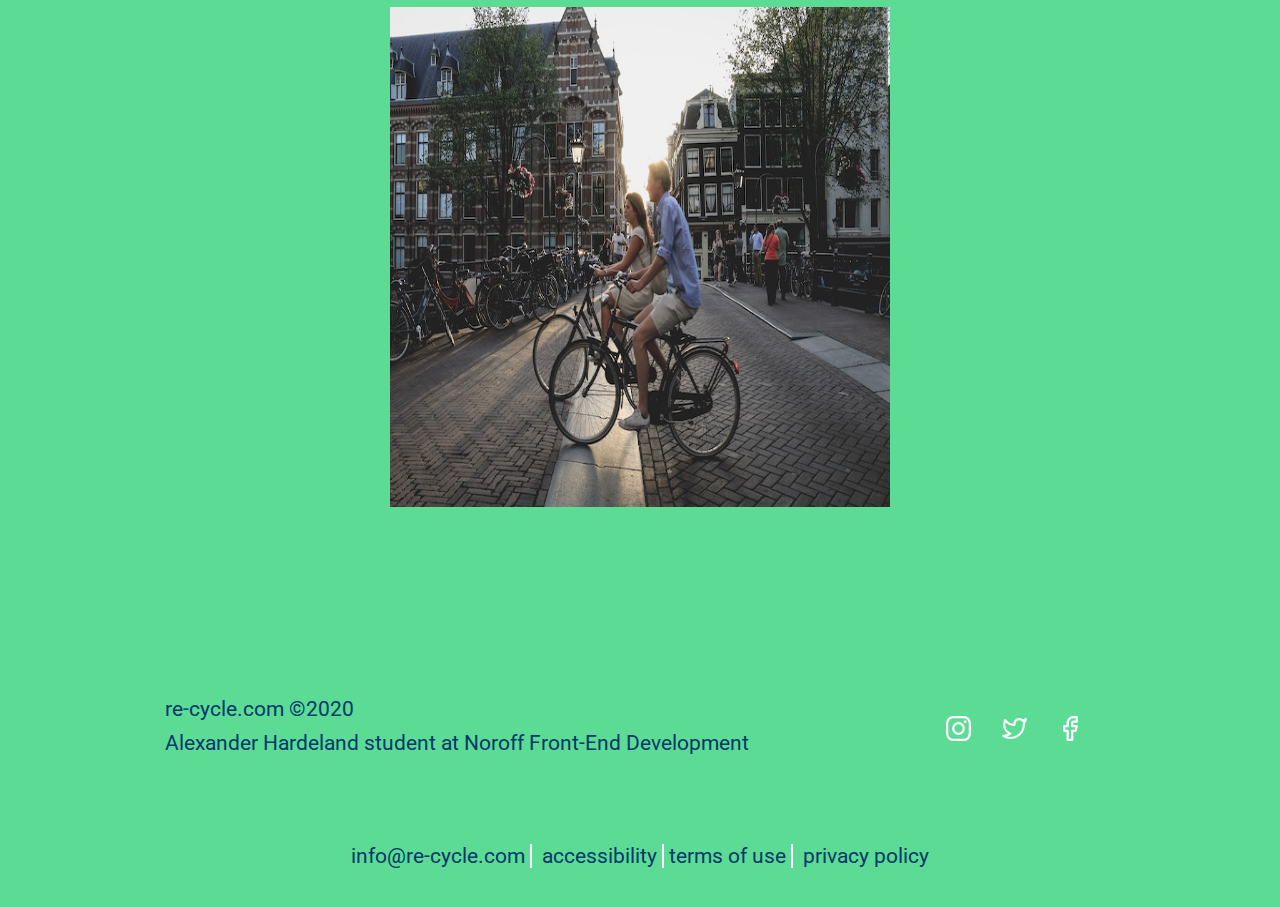
==== commit 932f5e4b: "Added extra code" ====
--- a/index.html
+++ b/index.html
@@ -25,8 +25,8 @@
 					<a href="routes-tours.html">Bike Tour</a>
 					<a href="contact.html">Contact</a>
 				</nav>
-				<section>
-					<img src="" alt=""><img src="images/menu-icon-white.svg" alt="Hamburger menu, for web">
+				<section class="header__hamburgerMenu--container">
+					<img src="images/search-glass-white.svg" alt="Search glass symbol"><img src="images/menu-icon-white.svg" alt="Hamburger menu, for web">
 				</section>
 			</header>
 			<main>
@@ -67,7 +67,6 @@
 						<li>Tokyo</li>
 						<li>Melbourne</li>
 						<li>Moskva</li>
-						<li>Berlin</li>
 					</ul>
 			</section>
 			<div class="body__imageContainer">
@@ -75,7 +74,7 @@
 			</div>
 			<footer>
 				<section> 
-					<h3>re-cycle.com&copy; 2020</h3>
+					<h3>re-cycle.com &copy;2020</h3>
 					<h3>Alexander Hardeland student at Noroff Front-End Development</h3>
 				</section>
 				<section>
--- a/styles/styling.css
+++ b/styles/styling.css
@@ -38,7 +38,7 @@
 }
 
 h1 {
-	flex: 0 0 85%;
+	flex: 0 0 90%;
 	font-size: 2rem;
 	margin-bottom: 100px;
 }
@@ -103,7 +103,7 @@
 	padding: 0 5px 0 5px;
 }
 
-footer li:nth-child(4) {
+footer li:nth-child(4), .body__sectionContainer li:nth-child(4) {
 	border-right: none;
 }
 
@@ -155,7 +155,7 @@
 
 header {
 	height: 150px;
-	justify-content: space-between;
+	justify-content: left;
 	max-width: 85%;
 	margin: 0 auto;
 }
@@ -170,8 +170,17 @@
 	align-self: center;
 }
 
+.header__hamburgerMenu--container {
+	display: none;
+}
+
+nav {
+	margin-left: 5%;
+}
+
 main {
-	margin: 100px 0;
+	margin: 100px auto;
+	max-width: 85%;
 }
 
 main section {
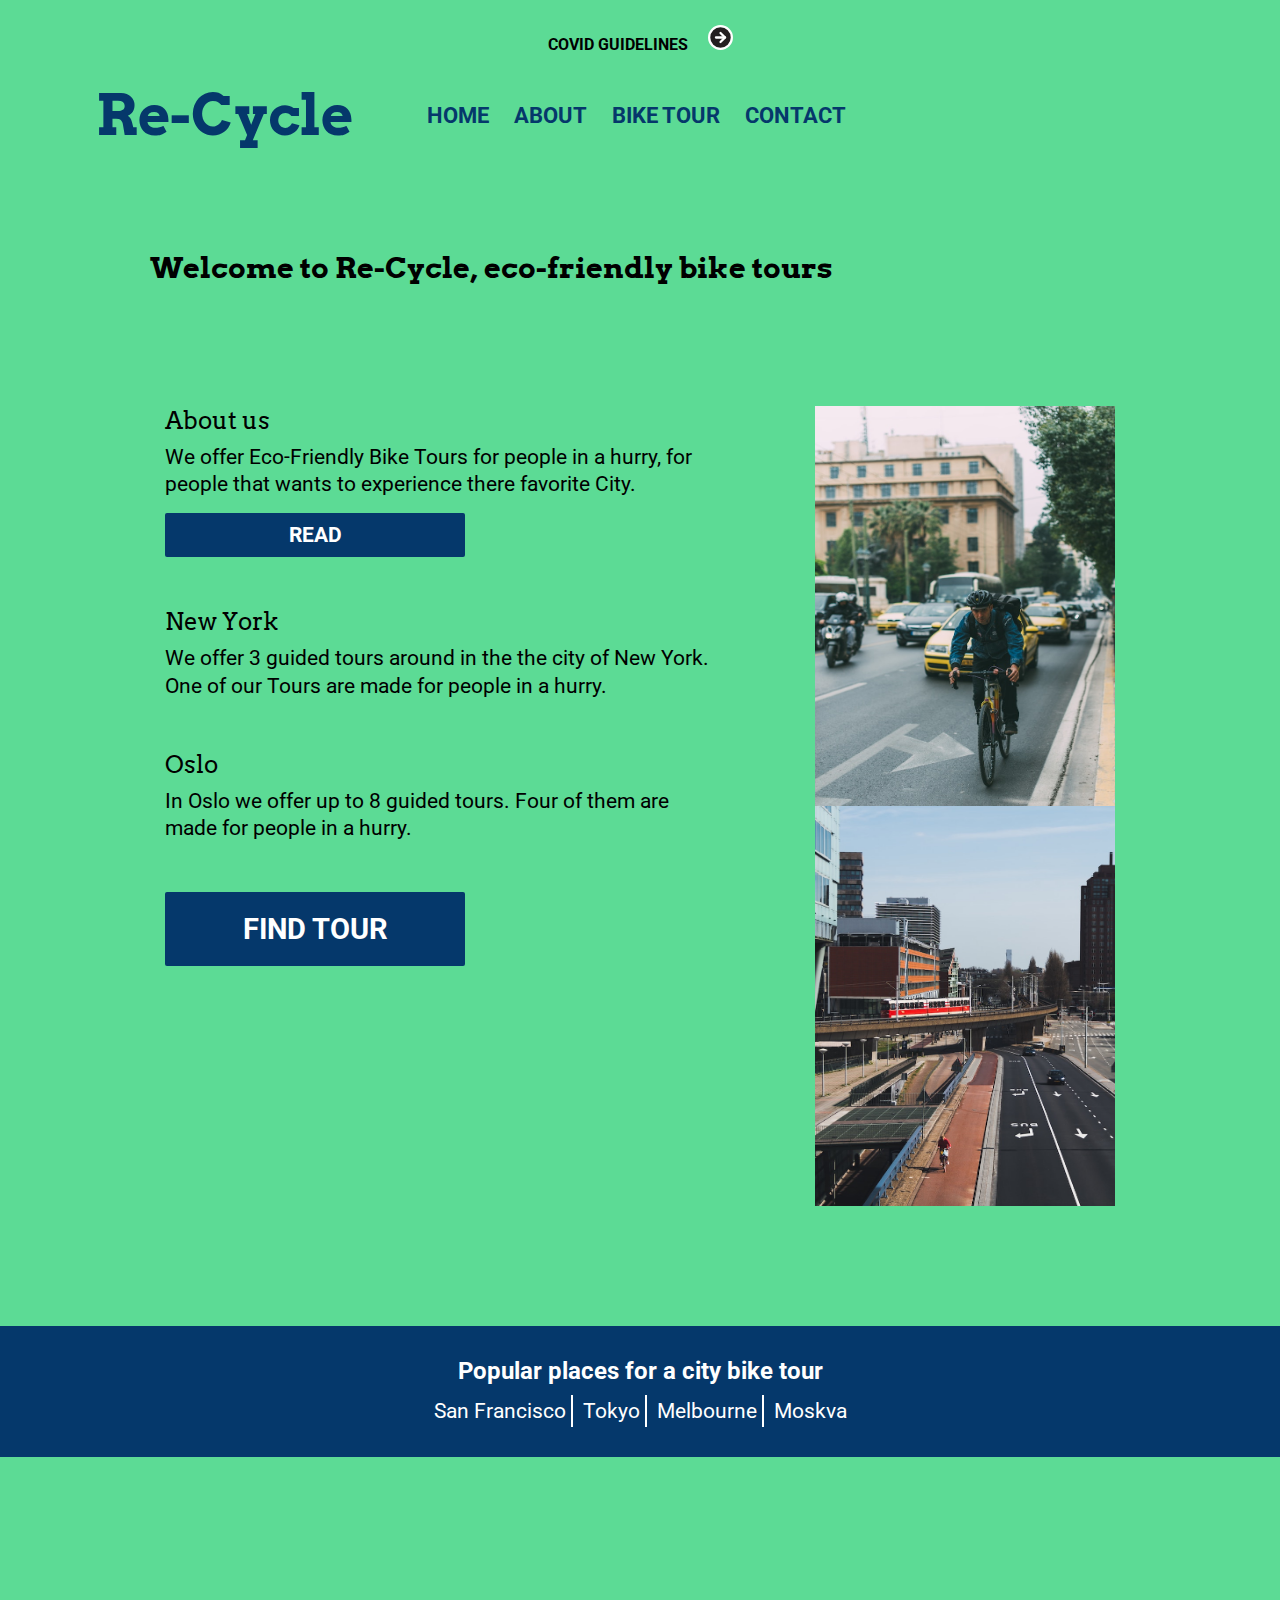
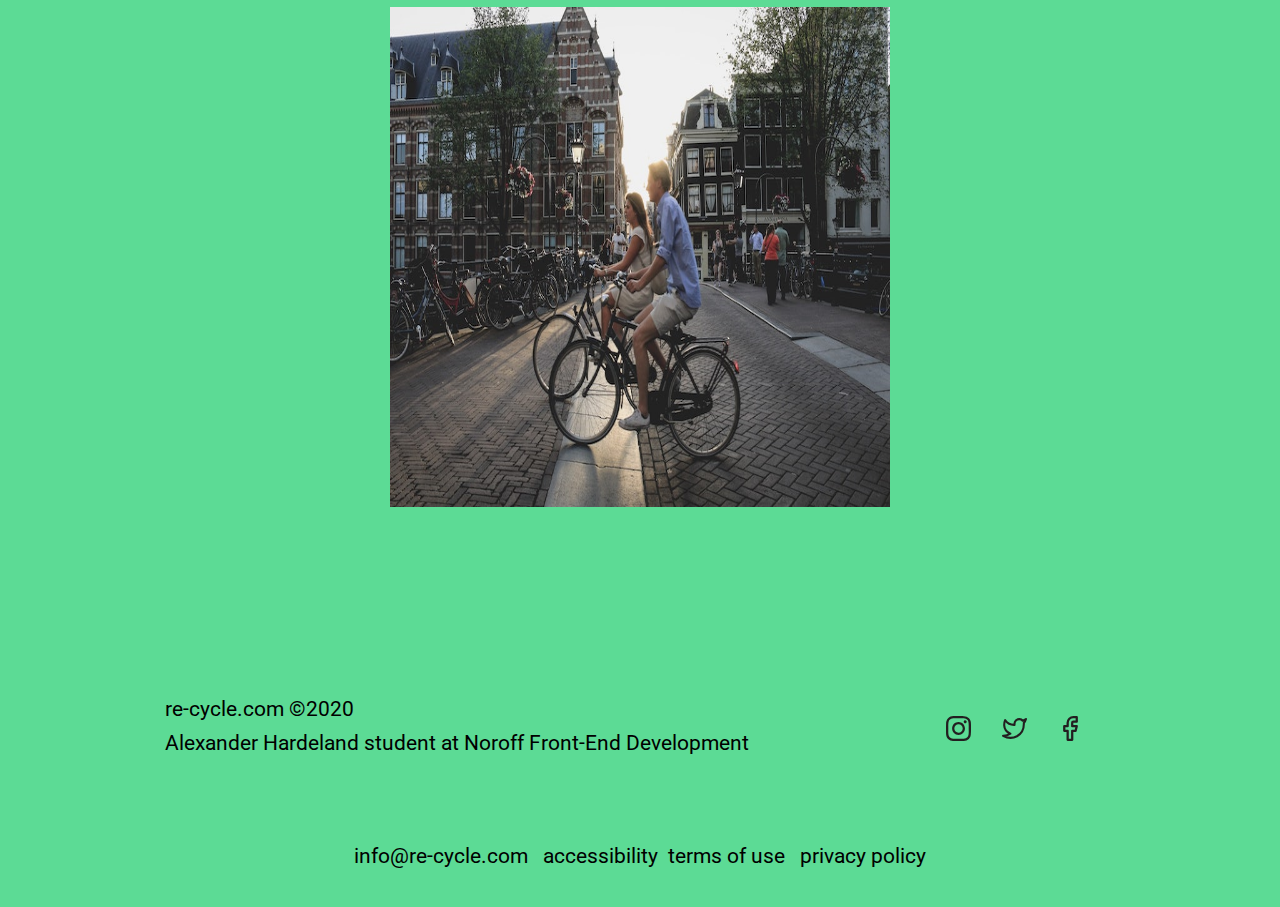
==== commit d2b9ab74: "Did most of building of content and finishid up in html and css" ====
--- a/index.html
+++ b/index.html
@@ -14,7 +14,7 @@
 		<div class="contentWrapper"> 
 			<header>
 				<section class="header__covidGuidelinesSection">
-					<a>Covid Guidelines</a>
+					<a>Covid Guidelines</a><img src="images/right-arrow-circle-white.svg" alt="Right pointing arrow">
 				</section>
 				<div class="header__logoContainer">
 					<a href="index.html">Re-Cycle</a>
@@ -26,7 +26,7 @@
 					<a href="contact.html">Contact</a>
 				</nav>
 				<section class="header__hamburgerMenu--container">
-					<img src="images/search-glass-white.svg" alt="Search glass symbol"><img src="images/menu-icon-white.svg" alt="Hamburger menu, for web">
+					<img src="images/menu-icon-white.svg" alt="Hamburger menu, for web">
 				</section>
 			</header>
 			<main>
--- a/styles/styling.css
+++ b/styles/styling.css
@@ -22,7 +22,7 @@
 }
 
 body {
-	color: var(--whiteColor);
+	color: var(--blackColor);
 	font: 400 1.3rem 'Roboto', sans-serif;
 }
 
@@ -33,7 +33,8 @@
 }
 
 main section:nth-child(2) a, .main__sectionContainer--landingPageImages, .main__sectionContainer-landingPageImages__columnThree--imageTwo, 
-.divContainer__image, .main__sectionContainer-landingPageImages__columnThree--imageOne {
+.divContainer__image, .main__sectionContainer-landingPageImages__columnThree--imageOne, input, textarea, .homeButton a,
+.tourButton a {
 	display: block;
 }
 
@@ -43,7 +44,25 @@
 	margin-bottom: 100px;
 }
 
-h2, main h3 {
+.contactPage--centerHeading {
+	text-align: center;
+	margin: 50px auto;
+}
+
+.aboutPage__headingStyle {
+	margin-bottom: 25px;
+}
+
+ .routesToursPage__mainContainer h1 {
+	 margin-bottom: 30px;
+ }
+
+legend {
+	font-size: 1.8rem;
+	margin: 0 auto;
+}
+
+h2, main h3, label {
 	font-size: 1.5rem;
 	font-weight: 400;
 	margin-bottom: 0.5rem;
@@ -64,11 +83,23 @@
 	text-transform: uppercase;
 }
 
+button {
+	background-color: var(--linkColor);
+	color: var(--whiteColor);
+	cursor: pointer;
+	font-size: 1.3rem;
+	padding: 10px;
+}
+
 .header__logoContainer a {
 	font-size: 3.5rem;
 	text-transform: capitalize;
 }
 
+.aboutPage__messageFromCompany {
+	margin-top: 25px;
+}
+
 footer a {
 	font-size: 1.3rem;
 	text-transform: lowercase;
@@ -81,6 +112,7 @@
 }
 
 section li {
+	color: var(--whiteColor);
 	line-height: 2rem;
 }
 
@@ -98,21 +130,25 @@
 }
 
 li {
-	border-right: solid var(--whiteColor) 2px;
 	display: inline-block;
 	padding: 0 5px 0 5px;
 }
 
-footer li:nth-child(4), .body__sectionContainer li:nth-child(4) {
+section li {
+	border-right: solid var(--whiteColor) 2px;
+}
+
+.body__sectionContainer li:nth-child(4), .routesToursPage__mainContainer li {
 	border-right: none;
 }
 
 .header__covidGuidelinesSection a {
+	color: var(--blackColor);
+	font-size: 1rem;
+}
+
+.body__sectionContainer h3 {
 	color: var(--whiteColor);
-	font-size: 1rem;
-}
-
-.body__sectionContainer h3 {
 	margin-bottom: 10px;
 }
 
@@ -146,6 +182,11 @@
 	height: 800px;
 	margin: 150px auto;
 	width: 900px;
+}
+
+header section img {
+	height: 25px;
+	width: 25px;
 }
 
 footer img {
@@ -164,6 +205,7 @@
 	flex: 0 0 100%;
 	height: 30px;
 	text-align: center;
+	margin: 25px 0; 
 }
 
 header nav, header section:nth-child(4) {
@@ -187,8 +229,20 @@
 	max-width: 600px;
 }
 
+.routesToursPage__mainContainer section {
+	max-width: none;
+}
+
 main section:nth-child(2), main section:last-child {
 	height: fit-content;
+}
+
+.contactPage--mainContainer {
+	margin: 50px auto;
+}
+
+.routesToursPage__mainContainer {
+	justify-content: space-between;
 }
 
 .body__sectionContainer {
@@ -197,8 +251,13 @@
 	padding: 30px 0;
 }
 
+#iframe {
+	width: 1200px;
+	height: 600px;
+}
+
 footer {
-	color: var(--linkColor);
+	color: var(--blackColor);
 	align-items: center;
 	height: 250px;
 }
@@ -213,8 +272,28 @@
 	gap: 50px;
 }
 
-[role="main"] p {
-	font-size: 37px;
+fieldset {
+	padding: 20px;
+	border-radius: 5px;
+	border: solid var(--blackColor) 2px;
+}
+
+fieldset div {
+	margin-bottom: 25px;
+}
+
+label {
+	padding-bottom: 15px;
+}
+
+input {
+	height: 50px;
+	width: 420px;
+}
+
+textarea {
+	height: 300px;
+	width: 100%;
 }
 
 a:link {
@@ -239,13 +318,26 @@
 	padding: 20px;
 }
 
-.readButton a {
+.readButton a, .homeButton a {
 	font-size: 1.3rem;
 	padding: 10px;
 }
 
 .readButton {
 	margin-top: 15px;
+}
+
+.tourButton {
+	margin: 25px 0;
+}
+
+.tourButton a {
+	padding: 15px;
+}
+
+.contactPageSubmitButtonContainer {
+	width: 100%;
+	margin: 0 auto;
 }
 @media only screen and (max-width: 1400px) {
 	h1 {
@@ -293,4 +385,33 @@
 	footer {
 		margin-top: 100px;
 	}
-}+}
+
+/*
+Hi Alexander
+
+The HTML is neatly written and you've used HTML5 elements which is great to see.
+
+Unfortunately the site can't be used on a mobile device because the hamburger menu doesn't work and on 
+mobile devices it's set to display: none. There's two ways to get a hamburger menu to work, one is 
+using JavaScript, and the other is using the checkbox hack in CSS. https://scrimba.com/c/ceM3paHb
+
+If you couldn't get the hamburger menu working, then just having the nav showing would have been a better option.
+
+The blue text on the white background isn't WCAG compliant as there isn't enough contrast between the colours. OK
+
+The Contact and About Us pages are quite wide. I'd suggest using a max-width and margin: auto to bring them in 
+so they don't stretch too wide. OK
+
+The hover on the nav makes all the items change size which doesn't feel right. It should just affect the item you're 
+hovering on.
+
+The logo doesn't link home. OK
+
+There should just be one h1 per page and it should be unique for that page. OK
+
+Meta descriptions and titles are unique per page which is great to see. OK
+
+It's good to read about your process in the report. Hopefully with a bit more planning you'll find it easier in 
+the semester project. On a side note, I wouldn't suggest floats for layout, and am glad to see you using Flexbox. OK
+*/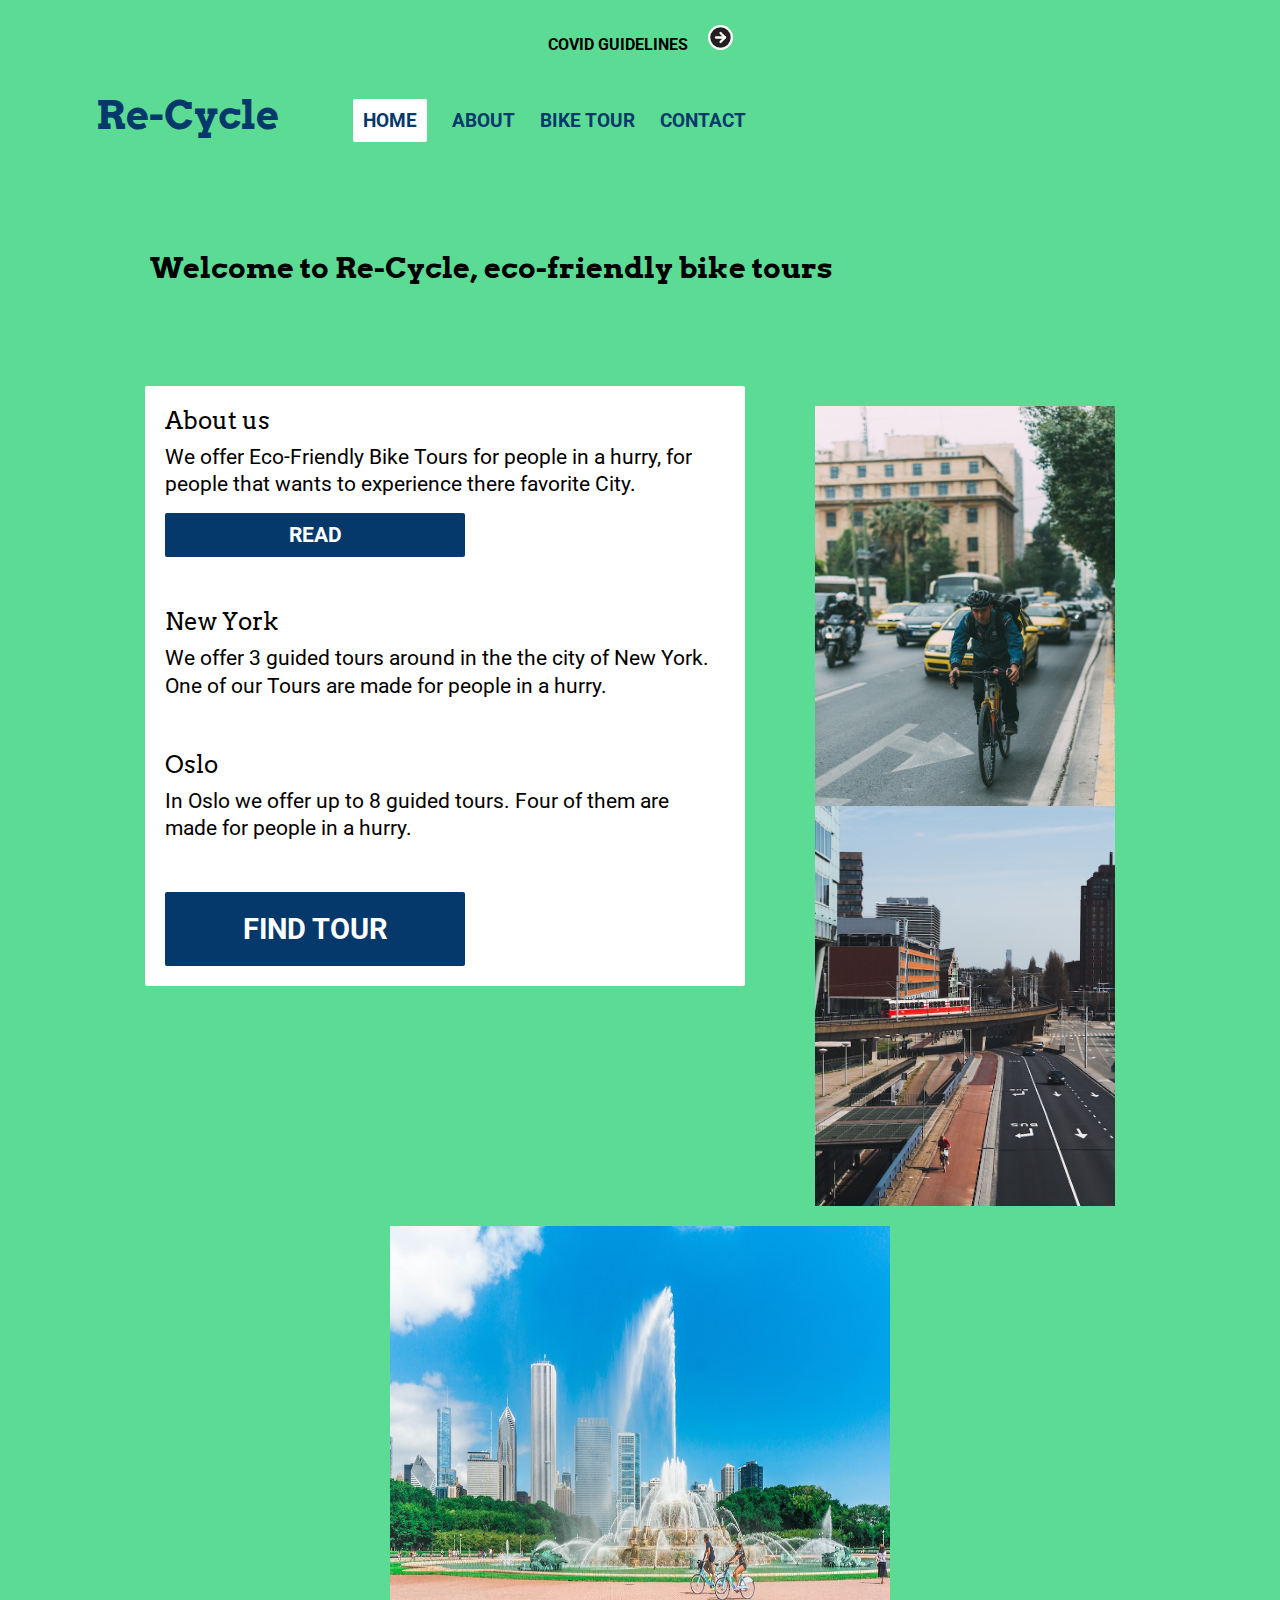
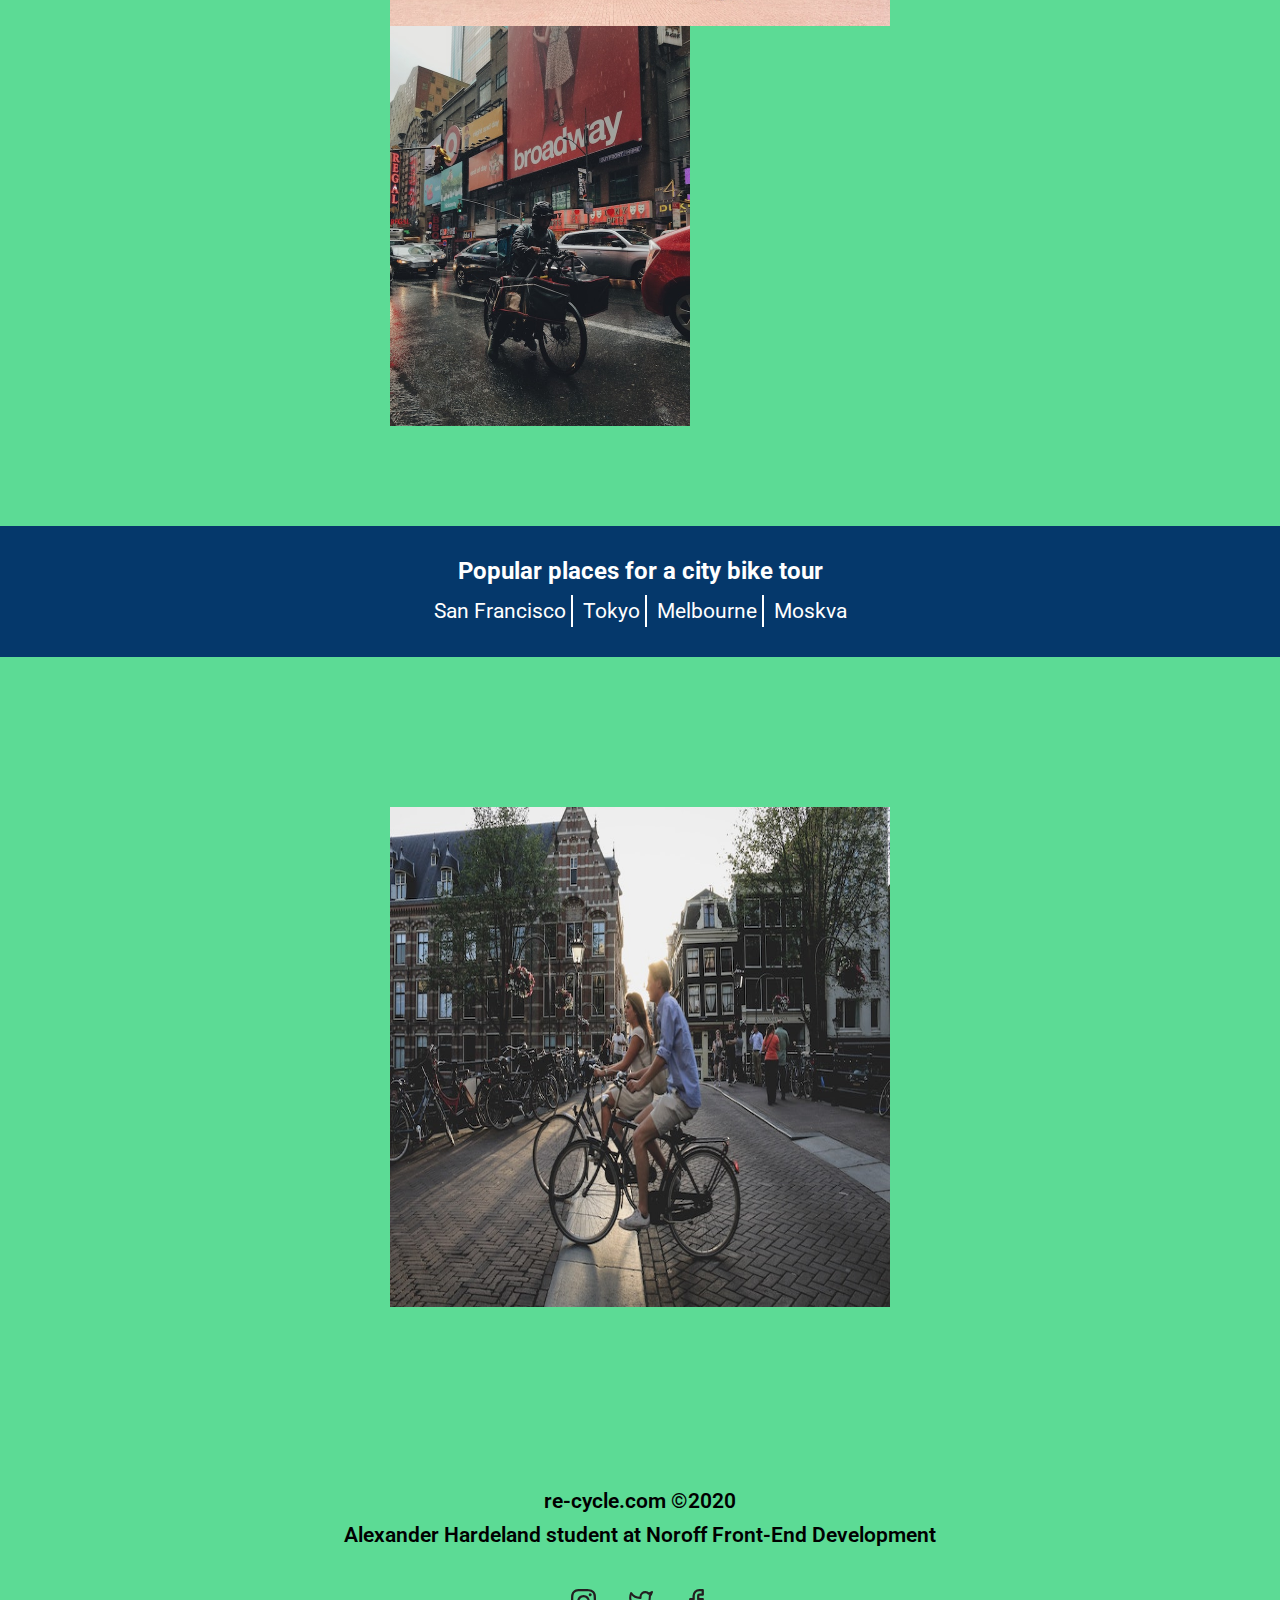
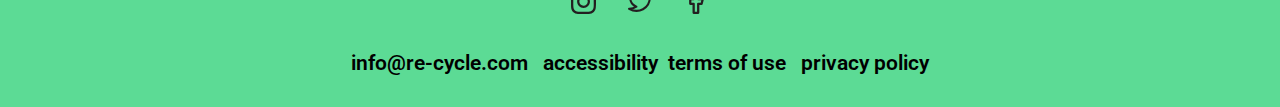
==== commit 9aaad276: "Ready for delivery" ====
--- a/index.html
+++ b/index.html
@@ -25,9 +25,6 @@
 					<a href="routes-tours.html">Bike Tour</a>
 					<a href="contact.html">Contact</a>
 				</nav>
-				<section class="header__hamburgerMenu--container">
-					<img src="images/menu-icon-white.svg" alt="Hamburger menu, for web">
-				</section>
 			</header>
 			<main>
 				<h1>Welcome to Re-Cycle, eco-friendly bike tours</h1>
@@ -90,5 +87,6 @@
 				</ul>
 			</footer>
 		</div>
+		<script src="scripts/script.js"></script>
   </body>
 </html>
--- a/styles/styling.css
+++ b/styles/styling.css
@@ -73,8 +73,9 @@
 }
 
 footer a {
-	font-weight: 400;
+	font-weight: 600;
 	font-size: 1.3rem;
+	text-transform: lowercase;
 }
 
 a {
@@ -88,7 +89,7 @@
 	color: var(--whiteColor);
 	cursor: pointer;
 	font-size: 1.3rem;
-	padding: 10px;
+	padding: 20px;
 }
 
 .header__logoContainer a {
@@ -100,13 +101,12 @@
 	margin-top: 25px;
 }
 
-footer a {
-	font-size: 1.3rem;
-	text-transform: lowercase;
+.routesToursPage__mainContainer a {
+	text-decoration: underline;
 }
 
 footer h3 {
-	font-weight: 400;
+	font-weight: 600;
 	font-size: 1.3rem;
 	margin-bottom: 10px;
 }
@@ -127,6 +127,10 @@
 p {
 	font-size: 1.3rem;
 	line-height: 1.7rem;
+}
+
+.routesToursPage__mainContainer div p {
+	margin-bottom: 10px;
 }
 
 li {
@@ -212,10 +216,6 @@
 	align-self: center;
 }
 
-.header__hamburgerMenu--container {
-	display: none;
-}
-
 nav {
 	margin-left: 5%;
 }
@@ -225,6 +225,10 @@
 	max-width: 85%;
 }
 
+article {
+	max-width: 1040px;
+}
+
 main section {
 	max-width: 600px;
 }
@@ -238,7 +242,10 @@
 }
 
 .contactPage--mainContainer {
+	background-color: var(--whiteColor);
 	margin: 50px auto;
+	max-width: 70%;
+	padding-bottom: 70px;
 }
 
 .routesToursPage__mainContainer {
@@ -252,13 +259,13 @@
 }
 
 #iframe {
-	width: 1200px;
+	width: 700px;
 	height: 600px;
 }
 
 footer {
+	align-items: center;
 	color: var(--blackColor);
-	align-items: center;
 	height: 250px;
 }
 
@@ -267,13 +274,20 @@
 }
 
 main section:nth-child(2) {
+	background-color: var(--whiteColor);
+	border-radius: 2px;
 	display: flex;
 	flex-direction: column;
 	gap: 50px;
+	padding: 20px;
+}
+
+form {
+	width: 800px;
 }
 
 fieldset {
-	padding: 20px;
+	padding: 25px 80px;
 	border-radius: 5px;
 	border: solid var(--blackColor) 2px;
 }
@@ -296,13 +310,21 @@
 	width: 100%;
 }
 
+input, textarea {
+	border: solid var(--blackColor) 2px;
+	border-radius: 5px;
+	padding-left: 8px;
+}
+
 a:link {
 	text-decoration: none;
 }
 
-
-a:active {
-	text-decoration: underline;
+.activeLink {
+	box-sizing: content-box;
+	border-radius: 2px;
+	padding: 10px;
+	background-color: var(--whiteColor);
 }
 
 .button {
@@ -340,8 +362,20 @@
 	margin: 0 auto;
 }
 @media only screen and (max-width: 1400px) {
+  .header__logoContainer a {
+		font-size: 2.5rem;
+	}
+
+	nav a {
+		font-size: 1.2rem;
+	}
+
 	h1 {
 		font-size: 1.8rem;
+	}
+
+	legend {
+		font-size: 1.5rem;
 	}
 
 	.divContainer__image {
@@ -353,8 +387,21 @@
 		padding: 20px;
 	}
 
-	main section:last-child {
-		display: none;
+	.contactPage--mainContainer {
+		max-width: fit-content;
+	}
+
+	iframe {
+		margin: 0 auto;
+	}
+
+	footer {
+		flex-direction: column;
+		text-align: center;
+	}
+
+	.routesToursPage__mainContainer {
+		flex-direction: column;
 	}
 }
 
@@ -367,8 +414,55 @@
 		text-align: center;
 	}
 
+	p {
+		font-size: 1rem;
+	}
+
+	label {
+		font-size: 1rem;
+	}
+
+	.routesToursPage__mainContainer h2 {
+		font-size: 1.2rem;
+		text-align: left;
+	}
+
+	.routesToursPage__mainContainer a {
+		font-size: 1rem;
+	}
+
 	.button {
 		margin: 20px auto;
+	}
+
+	header {
+		justify-content: center;
+		height: fit-content;
+		gap: 20px;
+	}
+
+	#iframe {
+		width: 300px;
+		margin-top: 50px;
+		height: 400px;
+	}
+
+	nav a {
+		font-size: 1rem;
+	}
+
+	fieldset {
+		border: 0;
+	}
+
+	input {
+		height: 30px;
+		width: fit-content;
+	}
+
+	footer h3, footer a {
+		font-weight: 400;
+		font-size: 1rem;
 	}
 }
 
@@ -378,40 +472,72 @@
 		margin-bottom: 50px;
 	}
 
-	main section:nth-child(3), .body__imageContainer {
+	.routesToursPage__mainContainer h2 {
+		font-size: 0.8rem;
+	}
+
+	.routesToursPage__mainContainer a {
+		font-size: 0.7rem;
+	}
+
+	header {
+		flex-direction: column;
+	}
+
+	.header__logoContainer {
+		margin-top: 50px;
+	}
+
+	.header__logoContainer a {
+		font-size: 1.8rem;
+	}
+
+	nav {
+		align-self: baseline !important; 
+		margin-left: 0;
+	}
+
+	nav a {
+		font-size: 0.7rem;
+		display: block;
+		margin-bottom: 10px;
+	}
+
+	main section:nth-child(3), .body__imageContainer, .header__covidGuidelinesSection {
 		display: none;
+	}
+
+	.routesToursPage__mainContainer section:nth-child(2) {
+		max-width: fit-content;
+	}
+
+	.button a {
+		font-size: 1.3rem;
+	}
+
+	.body__sectionContainer h3 {
+		font-size: 1rem;
+	}
+
+	.body__sectionContainer li {
+		font-size: 0.8rem;
 	}
 
 	footer {
 		margin-top: 100px;
-	}
-}
-
-/*
-Hi Alexander
-
-The HTML is neatly written and you've used HTML5 elements which is great to see.
-
-Unfortunately the site can't be used on a mobile device because the hamburger menu doesn't work and on 
-mobile devices it's set to display: none. There's two ways to get a hamburger menu to work, one is 
-using JavaScript, and the other is using the checkbox hack in CSS. https://scrimba.com/c/ceM3paHb
-
-If you couldn't get the hamburger menu working, then just having the nav showing would have been a better option.
-
-The blue text on the white background isn't WCAG compliant as there isn't enough contrast between the colours. OK
-
-The Contact and About Us pages are quite wide. I'd suggest using a max-width and margin: auto to bring them in 
-so they don't stretch too wide. OK
-
-The hover on the nav makes all the items change size which doesn't feel right. It should just affect the item you're 
-hovering on.
-
-The logo doesn't link home. OK
-
-There should just be one h1 per page and it should be unique for that page. OK
-
-Meta descriptions and titles are unique per page which is great to see. OK
-
-It's good to read about your process in the report. Hopefully with a bit more planning you'll find it easier in 
-the semester project. On a side note, I wouldn't suggest floats for layout, and am glad to see you using Flexbox. OK
-*/+		height: fit-content;
+		gap: 50px;
+	}
+
+	footer h3 {
+		max-width: 150px;
+	}
+
+	footer li {
+		display: block;
+	}
+
+	footer ul {
+		margin-bottom: 50px;
+	}
+}